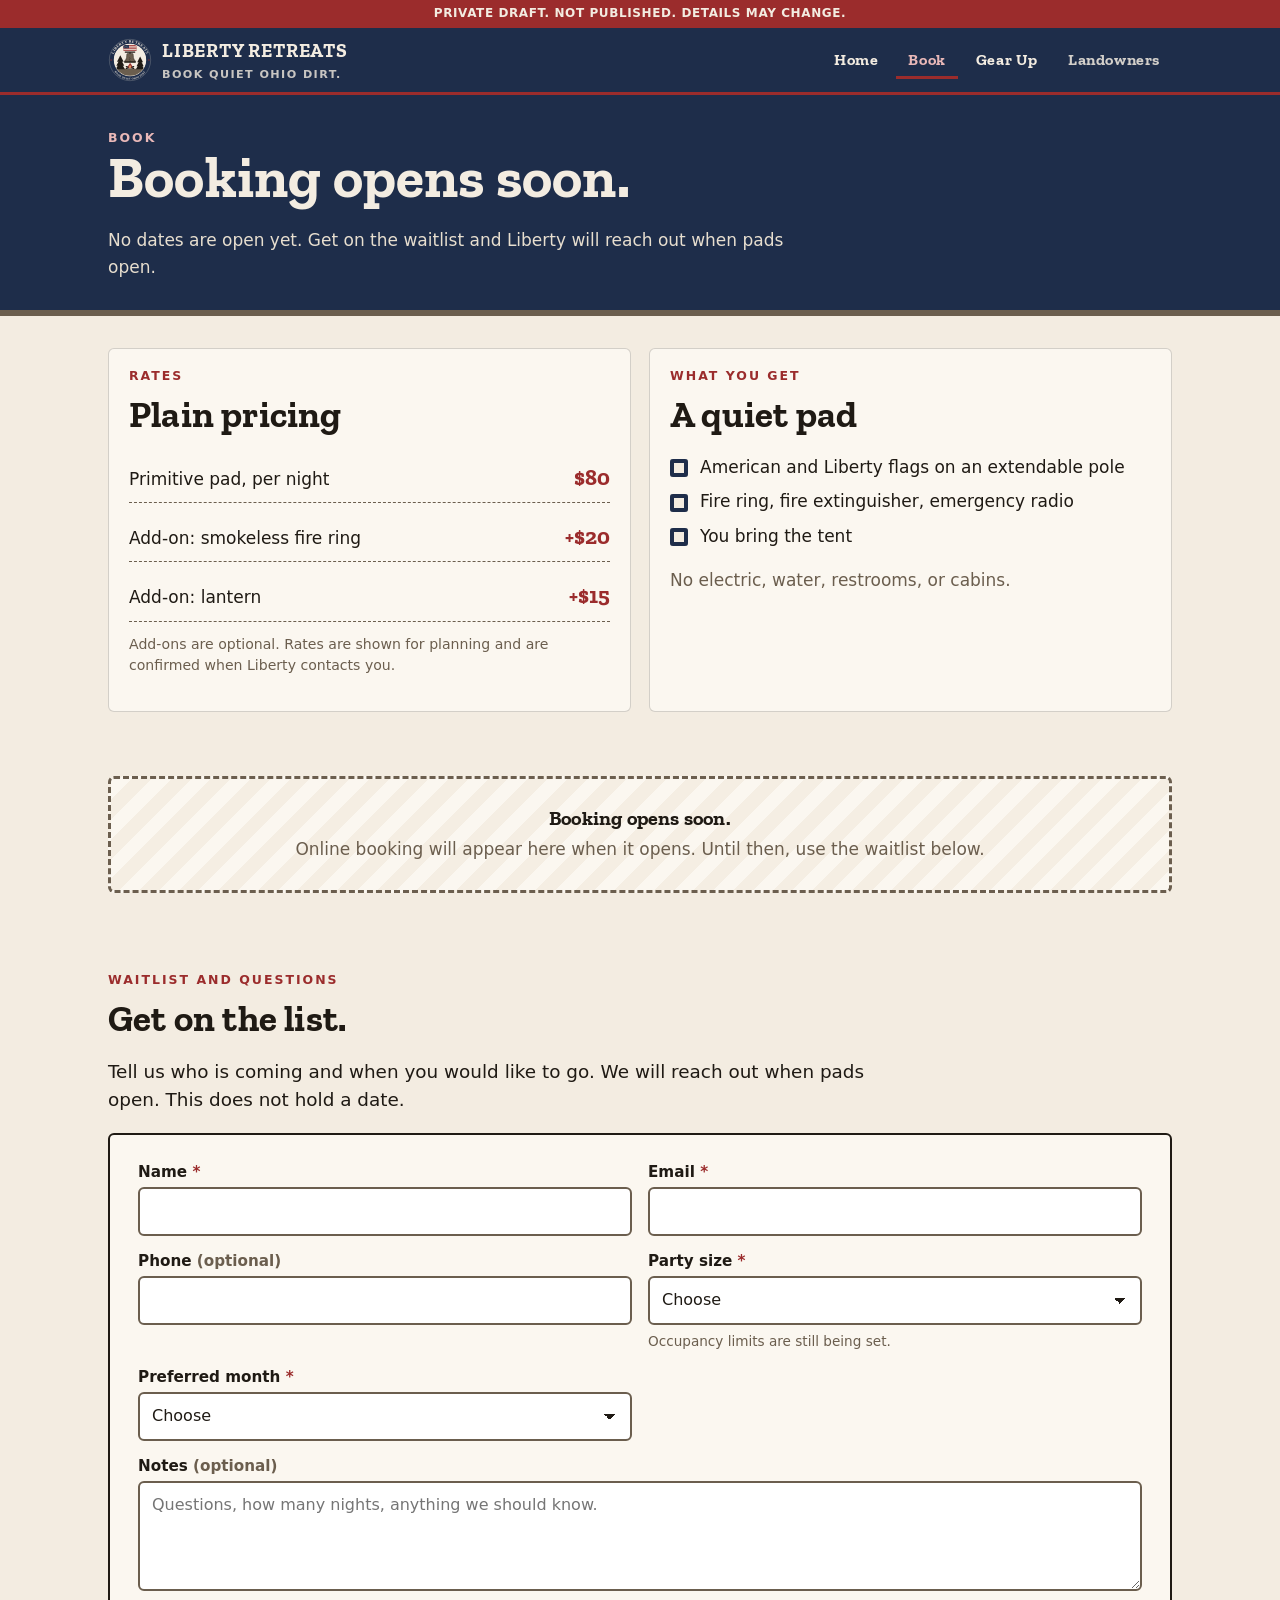
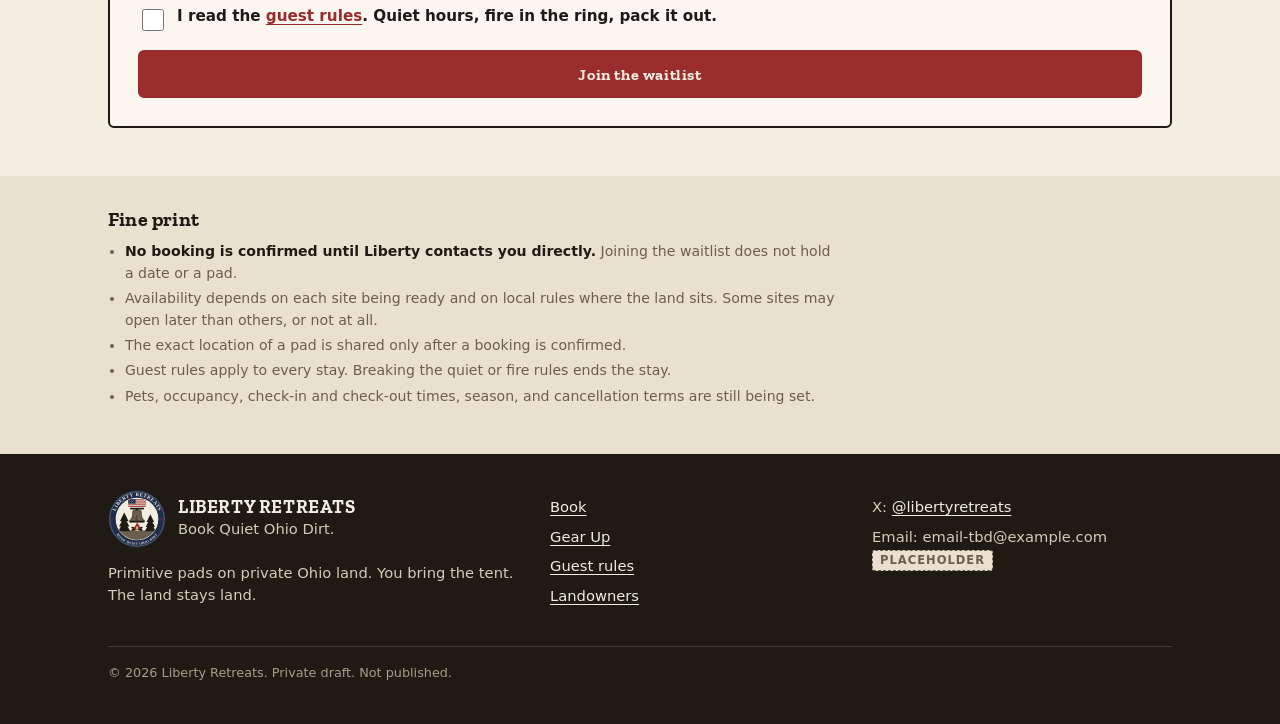
==== book.html @ 4fbf844f "Draft" ====
<!DOCTYPE html>
<html lang="en">
<head>
<meta charset="utf-8">
<meta name="viewport" content="width=device-width, initial-scale=1, viewport-fit=cover">
<title>Book | Liberty Retreats</title>
<meta name="description" content="Booking opens soon. Join the Liberty Retreats waitlist.">
<!-- PRIVATE DRAFT: keep out of search engines until Randall okays launch -->
<meta name="robots" content="noindex, nofollow">
<meta name="theme-color" content="#1E2D4A">
<meta name="format-detection" content="telephone=no">
<link rel="icon" type="image/svg+xml" href="assets/img/badge.svg">
<link rel="apple-touch-icon" href="assets/img/badge.svg">
<link rel="stylesheet" href="assets/css/site.css">
<script src="assets/js/config.js"></script>
</head>
<body data-page="book">
<a class="skip" href="#main">Skip to content</a>
<header class="site-head">
  <div class="wrap head-row">
    <a class="brand" href="index.html" aria-label="Liberty Retreats home">
      <img src="assets/img/badge.svg" alt="" width="44" height="44">
      <span><b>Liberty Retreats</b><small>Book Quiet Ohio Dirt.</small></span>
    </a>
    <button class="nav-toggle" type="button" aria-expanded="false" aria-controls="site-nav">Menu</button>
    <nav id="site-nav" aria-label="Main">
      <a href="index.html">Home</a><a href="book.html" aria-current="page">Book</a><a href="gear.html">Gear Up</a><a href="hosts.html" class="nav-land">Landowners</a>
    </nav>
  </div>
</header>

<main id="main">
<section class="page-head"><div class="wrap">
  <p class="eyebrow" style="color:#E9B8B8">Book</p>
  <h1>Booking opens soon.</h1>
  <p>No dates are open yet. Get on the waitlist and Liberty will reach out when pads open.</p>
</div></section>

<section class="section tight price-only" hidden>
  <div class="wrap grid two">
    <div class="card">
      <p class="eyebrow">Rates</p>
      <h2>Plain pricing</h2>
      <ul class="price-board">
        <li><span>Primitive pad, per night</span><b data-price="night"></b></li>
        <li><span>Add-on: smokeless fire ring</span><b>+<span data-price="fireRing"></span></b></li>
        <li><span>Add-on: lantern</span><b>+<span data-price="lantern"></span></b></li>
      </ul>
      <p class="fine" style="margin-top:12px">Add-ons are optional. Rates are shown for planning and are confirmed when Liberty contacts you.</p>
    </div>
    <div class="card">
      <p class="eyebrow">What you get</p>
      <h2>A quiet pad</h2>
      <ul class="checks">
        <li>American and Liberty flags on an extendable pole</li>
        <li>Fire ring, fire extinguisher, emergency radio</li>
        <li>You bring the tent</li>
      </ul>
      <p class="muted">No electric, water, restrooms, or cabins.</p>
    </div>
  </div>
</section>
<section class="section tight price-off" hidden><div class="wrap"><p class="muted">Rates will be posted when booking opens.</p></div></section>

<section class="section tight">
  <div class="wrap">
    <!-- ======================================================
         CALENDLY EMBED SLOT. Calendly is the locked booking tool.
         Set CALENDLY_URL in assets/js/config.js. While it is
         empty, this box shows "Booking opens soon".
         ====================================================== -->
    <div class="cal-slot" id="calendly-slot" aria-live="polite">
      <h3>Booking opens soon.</h3>
      <p class="muted" style="margin:0">Online booking will appear here when it opens. Until then, use the waitlist below.</p>
    </div>
  </div>
</section>

<section class="section" id="waitlist">
  <div class="wrap">
    <p class="eyebrow">Waitlist and questions</p>
    <h2>Get on the list.</h2>
    <p class="lede">Tell us who is coming and when you would like to go. We will reach out when pads open. This does not hold a date.</p>
    <form class="form" data-lr-form="waitlist" data-confirm="waitlist-done" action="#" method="post" style="margin-top:18px">
      <div class="field"><label for="w-name">Name <span class="req">*</span></label><input id="w-name" name="name" type="text" autocomplete="name" required maxlength="100"></div>
      <div class="field"><label for="w-email">Email <span class="req">*</span></label><input id="w-email" name="email" type="email" autocomplete="email" inputmode="email" required maxlength="150"></div>
      <div class="field"><label for="w-phone">Phone <span class="muted">(optional)</span></label><input id="w-phone" name="phone" type="tel" autocomplete="tel" inputmode="tel" pattern="[0-9 .+\(\)\-]{7,20}" data-pattern-msg="Use digits, spaces, or dashes." maxlength="20"></div>
      <div class="field"><label for="w-party">Party size <span class="req">*</span></label>
        <select id="w-party" name="party_size" required><option value="">Choose</option><option>1</option><option>2</option><option>3</option><option>4</option><option>5</option><option>6</option><option>7 or more</option></select>
        <p class="hint">Occupancy limits are still being set.</p></div>
      <div class="field"><label for="w-month">Preferred month <span class="req">*</span></label>
        <select id="w-month" name="preferred_month" required><option value="">Choose</option><option>January</option><option>February</option><option>March</option><option>April</option><option>May</option><option>June</option><option>July</option><option>August</option><option>September</option><option>October</option><option>November</option><option>December</option><option>Flexible</option></select></div>
      <div class="field full"><label for="w-notes">Notes <span class="muted">(optional)</span></label><textarea id="w-notes" name="notes" maxlength="1500" placeholder="Questions, how many nights, anything we should know."></textarea></div>
      <div class="field full"><label class="check-row"><input type="checkbox" name="rules_ok" required> <span>I read the <a href="index.html#rules">guest rules</a>. Quiet hours, fire in the ring, pack it out.</span></label></div>
      <div class="full"><button class="btn brick" type="submit" style="width:100%">Join the waitlist</button></div>
    </form>
    <div class="confirm" id="waitlist-done" hidden>
      <h3>You are on the list.</h3>
      <p data-confirm-msg>Thanks. Liberty will reach out when pads open. Nothing is booked yet.</p>
      <p class="tbd" style="color:#D7CBB8;border-color:#D7CBB8">Draft: no form handler yet, nothing was sent</p>
    </div>
  </div>
</section>

<section class="section tight alt">
  <div class="wrap">
    <h3>Fine print</h3>
    <ul class="fine">
      <li><strong>No booking is confirmed until Liberty contacts you directly.</strong> Joining the waitlist does not hold a date or a pad.</li>
      <li>Availability depends on each site being ready and on local rules where the land sits. Some sites may open later than others, or not at all.</li>
      <li>The exact location of a pad is shared only after a booking is confirmed.</li>
      <li>Guest rules apply to every stay. Breaking the quiet or fire rules ends the stay.</li>
      <li>Pets, occupancy, check-in and check-out times, season, and cancellation terms are still being set.</li>
    </ul>
  </div>
</section>
</main>
<footer class="site-foot">
  <div class="wrap">
    <div class="foot-grid">
      <div>
        <div class="foot-brand">
          <img src="assets/img/badge.svg" alt="" width="58" height="58">
          <div><b>LIBERTY RETREATS</b>Book Quiet Ohio Dirt.</div>
        </div>
        <p style="margin-top:14px">Primitive pads on private Ohio land. You bring the tent. The land stays land.</p>
      </div>
      <div>
        <ul>
          <li><a href="book.html">Book</a></li>
          <li><a href="gear.html">Gear Up</a></li>
          <li><a href="index.html#rules">Guest rules</a></li>
          <li><a href="hosts.html">Landowners</a></li>
        </ul>
      </div>
      <div>
        <ul>
          <li>X: <a data-x-link href="https://x.com/libertyretreats" target="_blank" rel="noopener">@libertyretreats</a></li>
          <li>Email: <span data-contact-email>Email coming soon</span> <span class="tbd">Placeholder</span></li>
        </ul>
      </div>
    </div>
    <p class="foot-legal">&copy; <span data-year>2026</span> Liberty Retreats. Private draft. Not published.</p>
  </div>
</footer>
<script src="assets/js/site.js"></script>
</body>
</html>
---- assets/css/site.css ----
/* Liberty Retreats. Shared styles. Mobile first. */
@font-face{font-family:"Zilla Slab LR";src:url("../fonts/zillaslab-semibold.woff") format("woff");font-weight:600;font-display:swap}
@font-face{font-family:"Zilla Slab LR";src:url("../fonts/zillaslab-bold.woff") format("woff");font-weight:700;font-display:swap}

:root{
  --parch:#F3ECE1;--bark:#1F1A14;--brick:#9B2C2C;--navy:#1E2D4A;--khaki:#6B5E4E;
  --parch-2:#EAE0D0;--line:rgba(31,26,20,.18);
  --slab:"Zilla Slab LR",Rockwell,"Roboto Slab",Georgia,serif;
  --sans:system-ui,-apple-system,BlinkMacSystemFont,"Segoe UI",Roboto,Helvetica,Arial,sans-serif;
  --wrap:1100px;--r:6px;
}
*,*::before,*::after{box-sizing:border-box}
html{-webkit-text-size-adjust:100%;text-size-adjust:100%;scroll-behavior:smooth}
body{margin:0;background:var(--parch);color:var(--bark);font:17px/1.55 var(--sans);-webkit-tap-highlight-color:rgba(155,44,44,.15)}
img,svg{max-width:100%;display:block}
a{color:var(--brick);text-underline-offset:3px}
a:hover{color:var(--navy)}
h1,h2,h3,h4{font-family:var(--slab);font-weight:700;line-height:1.12;margin:0 0 .5em;color:var(--bark);letter-spacing:.2px}
h1{font-size:clamp(2.1rem,8vw,3.6rem)}
h2{font-size:clamp(1.6rem,5.5vw,2.3rem)}
h3{font-size:1.25rem}
p{margin:0 0 1em}
ul{padding-left:1.2em;margin:0 0 1em}
li{margin:.25em 0}
:focus-visible{outline:3px solid var(--brick);outline-offset:2px}
.wrap{max-width:var(--wrap);margin:0 auto;padding:0 max(18px,env(safe-area-inset-left)) 0 max(18px,env(safe-area-inset-right))}
.skip{position:absolute;left:-9999px}
.skip:focus{left:12px;top:12px;background:var(--bark);color:var(--parch);padding:8px 12px;z-index:99}
.draft-strip{background:var(--brick);color:var(--parch);text-align:center;font:600 12px/1.3 var(--sans);letter-spacing:.6px;text-transform:uppercase;padding:6px 10px}

/* Header */
.site-head{background:var(--navy);color:var(--parch);position:sticky;top:0;z-index:20;border-bottom:3px solid var(--brick)}
.head-row{display:flex;align-items:center;justify-content:space-between;min-height:64px;gap:12px}
.brand{display:flex;align-items:center;gap:10px;color:var(--parch);text-decoration:none}
.brand img{width:44px;height:44px}
.brand b{font:700 1.2rem/1 var(--slab);letter-spacing:.8px;text-transform:uppercase}
.brand small{display:block;font:600 .7rem/1.2 var(--sans);letter-spacing:1.4px;text-transform:uppercase;opacity:.8;margin-top:3px}
.nav-toggle{appearance:none;background:transparent;border:2px solid rgba(243,236,225,.55);color:var(--parch);border-radius:var(--r);font:700 .85rem var(--sans);letter-spacing:1px;text-transform:uppercase;padding:9px 12px;min-height:44px;cursor:pointer}
#site-nav{display:none;position:absolute;left:0;right:0;top:100%;background:var(--navy);border-bottom:3px solid var(--brick);padding:6px 18px 14px}
#site-nav.open{display:block}
#site-nav a{display:block;color:var(--parch);text-decoration:none;font:700 1.05rem var(--slab);letter-spacing:.6px;padding:12px 2px;border-bottom:1px solid rgba(243,236,225,.14)}
#site-nav a[aria-current="page"]{color:#E9B8B8}
#site-nav a.nav-land{color:var(--parch);opacity:.85}
@media (min-width:860px){
  .nav-toggle{display:none}
  #site-nav{display:flex!important;position:static;padding:0;border:0;gap:6px;background:none}
  #site-nav a{border:0;padding:10px 12px;border-radius:var(--r);font-size:1rem}
  #site-nav a:hover{background:rgba(243,236,225,.1)}
  #site-nav a[aria-current="page"]{box-shadow:inset 0 -3px 0 var(--brick);border-radius:0}
}

/* Buttons */
.btn{display:inline-flex;align-items:center;justify-content:center;gap:8px;min-height:48px;padding:12px 20px;border-radius:var(--r);border:2px solid var(--bark);background:var(--bark);color:var(--parch);font:700 1rem/1.1 var(--slab);letter-spacing:.6px;text-decoration:none;cursor:pointer;text-align:center}
.btn:hover{background:var(--brick);border-color:var(--brick);color:var(--parch)}
.btn.brick{background:var(--brick);border-color:var(--brick)}
.btn.brick:hover{background:var(--navy);border-color:var(--navy)}
.btn.ghost{background:transparent;color:var(--bark)}
.btn.ghost:hover{background:var(--bark);color:var(--parch)}
.btn.light{background:var(--parch);color:var(--navy);border-color:var(--parch)}
.btn.light:hover{background:transparent;color:var(--parch)}
.btn[disabled],.btn.soon{background:var(--parch-2);color:var(--khaki);border:2px dashed var(--khaki);cursor:not-allowed}
.btn-row{display:flex;flex-wrap:wrap;gap:10px;margin-top:18px}
.btn-row .btn{flex:1 1 160px}
@media (min-width:700px){.btn-row .btn{flex:0 0 auto}}

/* Sections */
.section{padding:48px 0}
.section.tight{padding:32px 0}
.section.alt{background:var(--parch-2)}
.section.dark{background:var(--bark);color:var(--parch)}
.section.dark h2,.section.dark h3{color:var(--parch)}
.section.navy{background:var(--navy);color:var(--parch)}
.section.navy h2,.section.navy h3{color:var(--parch)}
.section.dark a,.section.navy a{color:#F0C9A0}
.eyebrow{font:700 .78rem/1.2 var(--sans);letter-spacing:2px;text-transform:uppercase;color:var(--brick);margin:0 0 10px}
.dark .eyebrow,.navy .eyebrow,.hero .eyebrow{color:#E9B8B8}
.lede{font-size:1.15rem;max-width:42em}
.muted{color:var(--khaki)}
.rule{height:0;border:0;border-top:2px solid var(--bark);width:64px;margin:18px 0}
.grid{display:grid;gap:18px}
@media (min-width:700px){.grid.two{grid-template-columns:1fr 1fr}.grid.three{grid-template-columns:repeat(3,1fr)}}
@media (min-width:1000px){.grid.four{grid-template-columns:repeat(4,1fr)}}
@media (min-width:600px) and (max-width:999px){.grid.four{grid-template-columns:repeat(2,1fr)}}
.card{background:#FBF7F0;border:1px solid var(--line);border-radius:var(--r);padding:20px}
.dark .card,.navy .card{background:rgba(243,236,225,.06);border-color:rgba(243,236,225,.2);color:var(--parch)}

/* Hero */
.hero{background:var(--navy);color:var(--parch);padding:40px 0 0;overflow:hidden;position:relative}
.hero h1{color:var(--parch)}
.hero .lede{color:#E7DECF}
.hero-grid{display:grid;gap:26px;align-items:end}
.hero-badge{width:min(190px,50vw);margin:0 auto -6px}
@media (min-width:860px){.hero{padding-top:64px}.hero-grid{grid-template-columns:1.25fr .75fr}.hero-badge{width:320px;margin-bottom:28px}}
.ridge{display:block;width:100%;height:56px;margin-top:28px}
.page-head{background:var(--navy);color:var(--parch);padding:36px 0 30px;border-bottom:6px solid var(--khaki)}
.page-head h1{color:var(--parch);margin-bottom:.3em}
.page-head p{color:#E7DECF;max-width:40em;margin:0}

/* Listing */
.listing{display:grid;gap:0;border:2px solid var(--bark);border-radius:var(--r);overflow:hidden;background:#FBF7F0}
.listing-art{background:var(--parch-2);border-bottom:2px solid var(--bark)}
.listing-body{padding:20px}
@media (min-width:860px){.listing{grid-template-columns:1fr 1fr}.listing-art{border-bottom:0;border-right:2px solid var(--bark)}.listing-body{padding:28px}}
.price-tag{display:inline-block;background:var(--brick);color:var(--parch);font:700 1rem/1 var(--slab);padding:8px 12px;border-radius:var(--r);margin:0 0 12px}
.checks{list-style:none;padding:0}
.checks li{padding-left:30px;position:relative;margin:.5em 0}
.checks li::before{content:"";position:absolute;left:0;top:.3em;width:18px;height:18px;border-radius:3px;background:var(--navy);box-shadow:inset 0 0 0 4px var(--navy),inset 0 0 0 9px var(--parch)}
.nots{list-style:none;padding:0}
.nots li{padding-left:30px;position:relative;margin:.5em 0}
.nots li::before{content:"";position:absolute;left:3px;top:.62em;width:14px;height:3px;background:var(--brick);transform:rotate(45deg)}
.nots li::after{content:"";position:absolute;left:3px;top:.62em;width:14px;height:3px;background:var(--brick);transform:rotate(-45deg)}
.dark .checks li::before,.navy .checks li::before{background:var(--parch);box-shadow:inset 0 0 0 4px var(--parch),inset 0 0 0 9px var(--bark)}
.tbd{display:inline-block;font:700 .72rem/1 var(--sans);letter-spacing:1px;text-transform:uppercase;background:var(--parch-2);border:1px dashed var(--khaki);color:var(--khaki);padding:4px 7px;border-radius:3px;vertical-align:middle}
.dark .tbd,.navy .tbd{background:transparent;color:#D7CBB8;border-color:#D7CBB8}

/* Rules */
.rules{counter-reset:r;list-style:none;padding:0;display:grid;gap:12px}
@media (min-width:700px){.rules{grid-template-columns:1fr 1fr}}
.rules li{counter-increment:r;position:relative;padding:14px 14px 14px 58px;background:rgba(243,236,225,.06);border:1px solid rgba(243,236,225,.2);border-radius:var(--r);margin:0}
.rules li::before{content:counter(r);position:absolute;left:14px;top:12px;width:32px;height:32px;border-radius:50%;background:var(--brick);color:var(--parch);font:700 1rem/32px var(--slab);text-align:center}
.rules strong{font-family:var(--slab);font-size:1.08rem}
.callout{border-left:6px solid var(--brick);background:#FBF7F0;padding:16px 18px;border-radius:0 var(--r) var(--r) 0;margin:20px 0}
.dark .callout{background:rgba(155,44,44,.18);color:var(--parch)}

/* Forms */
form{margin:0}
.form{display:grid;gap:16px;background:#FBF7F0;border:2px solid var(--bark);border-radius:var(--r);padding:20px}
@media (min-width:700px){.form{grid-template-columns:1fr 1fr;padding:28px}.form .full{grid-column:1/-1}}
.field{display:flex;flex-direction:column;gap:6px}
.field label,.field legend{font:700 .95rem/1.2 var(--sans)}
.field .hint{font-size:.85rem;color:var(--khaki);margin:0}
.req{color:var(--brick)}
input[type=text],input[type=email],input[type=tel],input[type=number],input[type=password],select,textarea{font:16px/1.3 var(--sans);color:var(--bark);background:#fff;border:2px solid var(--khaki);border-radius:var(--r);padding:12px;min-height:48px;width:100%;-webkit-appearance:none;appearance:none}
select{background-image:linear-gradient(45deg,transparent 50%,var(--bark) 50%),linear-gradient(135deg,var(--bark) 50%,transparent 50%);background-position:calc(100% - 20px) 50%,calc(100% - 14px) 50%;background-size:6px 6px;background-repeat:no-repeat;padding-right:36px}
textarea{min-height:110px;resize:vertical}
input:focus,select:focus,textarea:focus{border-color:var(--navy);outline:3px solid rgba(30,45,74,.25);outline-offset:0}
[aria-invalid="true"]{border-color:var(--brick)!important;background:#FFF6F5}
input[type=file]{font:15px var(--sans);padding:10px;border:2px dashed var(--khaki);border-radius:var(--r);background:#fff;width:100%}
fieldset{border:0;padding:0;margin:0}
.radios{display:flex;gap:10px;flex-wrap:wrap}
.radios label{display:flex;align-items:center;gap:8px;border:2px solid var(--khaki);border-radius:var(--r);padding:10px 14px;min-height:46px;font-weight:600;background:#fff;cursor:pointer}
.radios input{width:20px;height:20px;accent-color:var(--brick);margin:0}
.check-row{display:flex;gap:10px;align-items:flex-start;font-size:.95rem}
.check-row input{width:22px;height:22px;margin-top:2px;accent-color:var(--brick);flex:0 0 auto}
.field-error{color:var(--brick);font:700 .85rem/1.3 var(--sans);margin:0}
.field-error:empty{display:none}
.confirm{border:2px solid var(--navy);background:var(--navy);color:var(--parch);border-radius:var(--r);padding:24px}
.confirm h3{color:var(--parch)}
.fine{font-size:.88rem;color:var(--khaki);max-width:52em}
.fine strong{color:var(--bark)}

/* Calendly slot */
.cal-slot{border:3px dashed var(--khaki);border-radius:var(--r);padding:28px 20px;text-align:center;background:repeating-linear-gradient(-45deg,#FBF7F0 0 14px,#F5EEE3 14px 28px)}
.cal-slot h3{margin-bottom:.3em}
.cal-slot code{font-size:.8rem;background:var(--parch-2);padding:2px 6px;border-radius:3px}
.cal-slot.live{padding:0;border-style:solid}
.calendly-frame{width:100%;height:720px;border:0;display:block}
.price-board{display:grid;gap:10px;margin:0;padding:0;list-style:none}
.price-board li{display:flex;justify-content:space-between;align-items:baseline;gap:12px;border-bottom:1px dashed var(--khaki);padding:10px 0;margin:0}
.price-board b{font:700 1.4rem var(--slab);color:var(--brick)}

/* Products */
.products{display:grid;gap:18px;grid-template-columns:1fr}
@media (min-width:560px){.products{grid-template-columns:1fr 1fr}}
@media (min-width:1000px){.products{grid-template-columns:repeat(3,1fr)}}
.product{display:flex;flex-direction:column;background:#FBF7F0;border:2px solid var(--bark);border-radius:var(--r);overflow:hidden}
.product .art{background:var(--parch-2);border-bottom:2px solid var(--bark);aspect-ratio:4/3;display:flex;align-items:center;justify-content:center}
.product .art svg{width:100%;height:100%}
.product .body{padding:16px 18px 18px;display:flex;flex-direction:column;flex:1}
.product h3{margin-bottom:.25em}
.product p{font-size:.95rem;margin-bottom:.8em}
.product .btn{margin-top:auto;width:100%}
.tag{display:inline-block;font:700 .7rem/1 var(--sans);letter-spacing:1.2px;text-transform:uppercase;color:var(--navy);border:1.5px solid var(--navy);padding:4px 7px;border-radius:3px;margin-bottom:10px;align-self:flex-start}
.tag.brick{color:var(--brick);border-color:var(--brick)}

/* Gate */
.gate{max-width:480px;margin:0 auto}
.gate .form{grid-template-columns:1fr}
.gate-note{font-size:.85rem;color:var(--khaki)}
.host-bar{background:var(--khaki);color:var(--parch);font:600 .85rem var(--sans);padding:8px 0}
.host-bar .wrap{display:flex;justify-content:space-between;align-items:center;gap:10px;flex-wrap:wrap}
.host-bar button{background:transparent;color:var(--parch);border:1.5px solid var(--parch);border-radius:4px;font:700 .8rem var(--sans);padding:6px 10px;min-height:36px;cursor:pointer}
.steps{list-style:none;padding:0;counter-reset:s;display:grid;gap:12px}
@media (min-width:860px){.steps{grid-template-columns:repeat(4,1fr)}}
.steps li{counter-increment:s;background:#FBF7F0;border:1px solid var(--line);border-top:5px solid var(--navy);border-radius:var(--r);padding:16px;margin:0}
.steps li::before{content:"Step " counter(s);display:block;font:700 .75rem var(--sans);letter-spacing:1.5px;text-transform:uppercase;color:var(--brick);margin-bottom:6px}
.dl{display:flex;gap:14px;align-items:center;background:#FBF7F0;border:2px solid var(--bark);border-radius:var(--r);padding:16px;text-decoration:none;color:var(--bark)}
.dl:hover{background:var(--bark);color:var(--parch)}
.dl svg{width:40px;height:48px;flex:0 0 auto}
.dl b{font:700 1.05rem var(--slab);display:block}
.dl span{font-size:.85rem}
.warn{border:2px solid var(--brick);background:#FFF6F5;border-radius:var(--r);padding:16px 18px}
.warn h3{color:var(--brick)}

/* Game */
.game-box{position:relative;width:100%;border:2px solid var(--parch);border-radius:var(--r);overflow:hidden;height:min(68vh,520px);min-height:320px;background:var(--bark);display:flex;align-items:center;justify-content:center;text-align:center;padding:20px}
@media (min-width:860px){.game-box{height:auto;aspect-ratio:16/10;max-height:600px}}
.game-frame{position:absolute;inset:0;width:100%;height:100%;border:0}

/* Footer */
.site-foot{background:var(--bark);color:#D7CBB8;padding:36px 0 calc(28px + env(safe-area-inset-bottom));font-size:.92rem}
.site-foot a{color:var(--parch)}
.foot-grid{display:grid;gap:22px}
@media (min-width:760px){.foot-grid{grid-template-columns:1.4fr 1fr 1fr}}
.foot-brand{display:flex;gap:12px;align-items:center}
.foot-brand img{width:58px;height:58px}
.foot-brand b{font:700 1.15rem var(--slab);color:var(--parch);display:block;letter-spacing:.6px}
.site-foot ul{list-style:none;padding:0;margin:0}
.site-foot li{margin:.45em 0}
.foot-legal{border-top:1px solid rgba(243,236,225,.15);margin-top:24px;padding-top:16px;font-size:.8rem;color:#A99C88}
[hidden]{display:none!important}
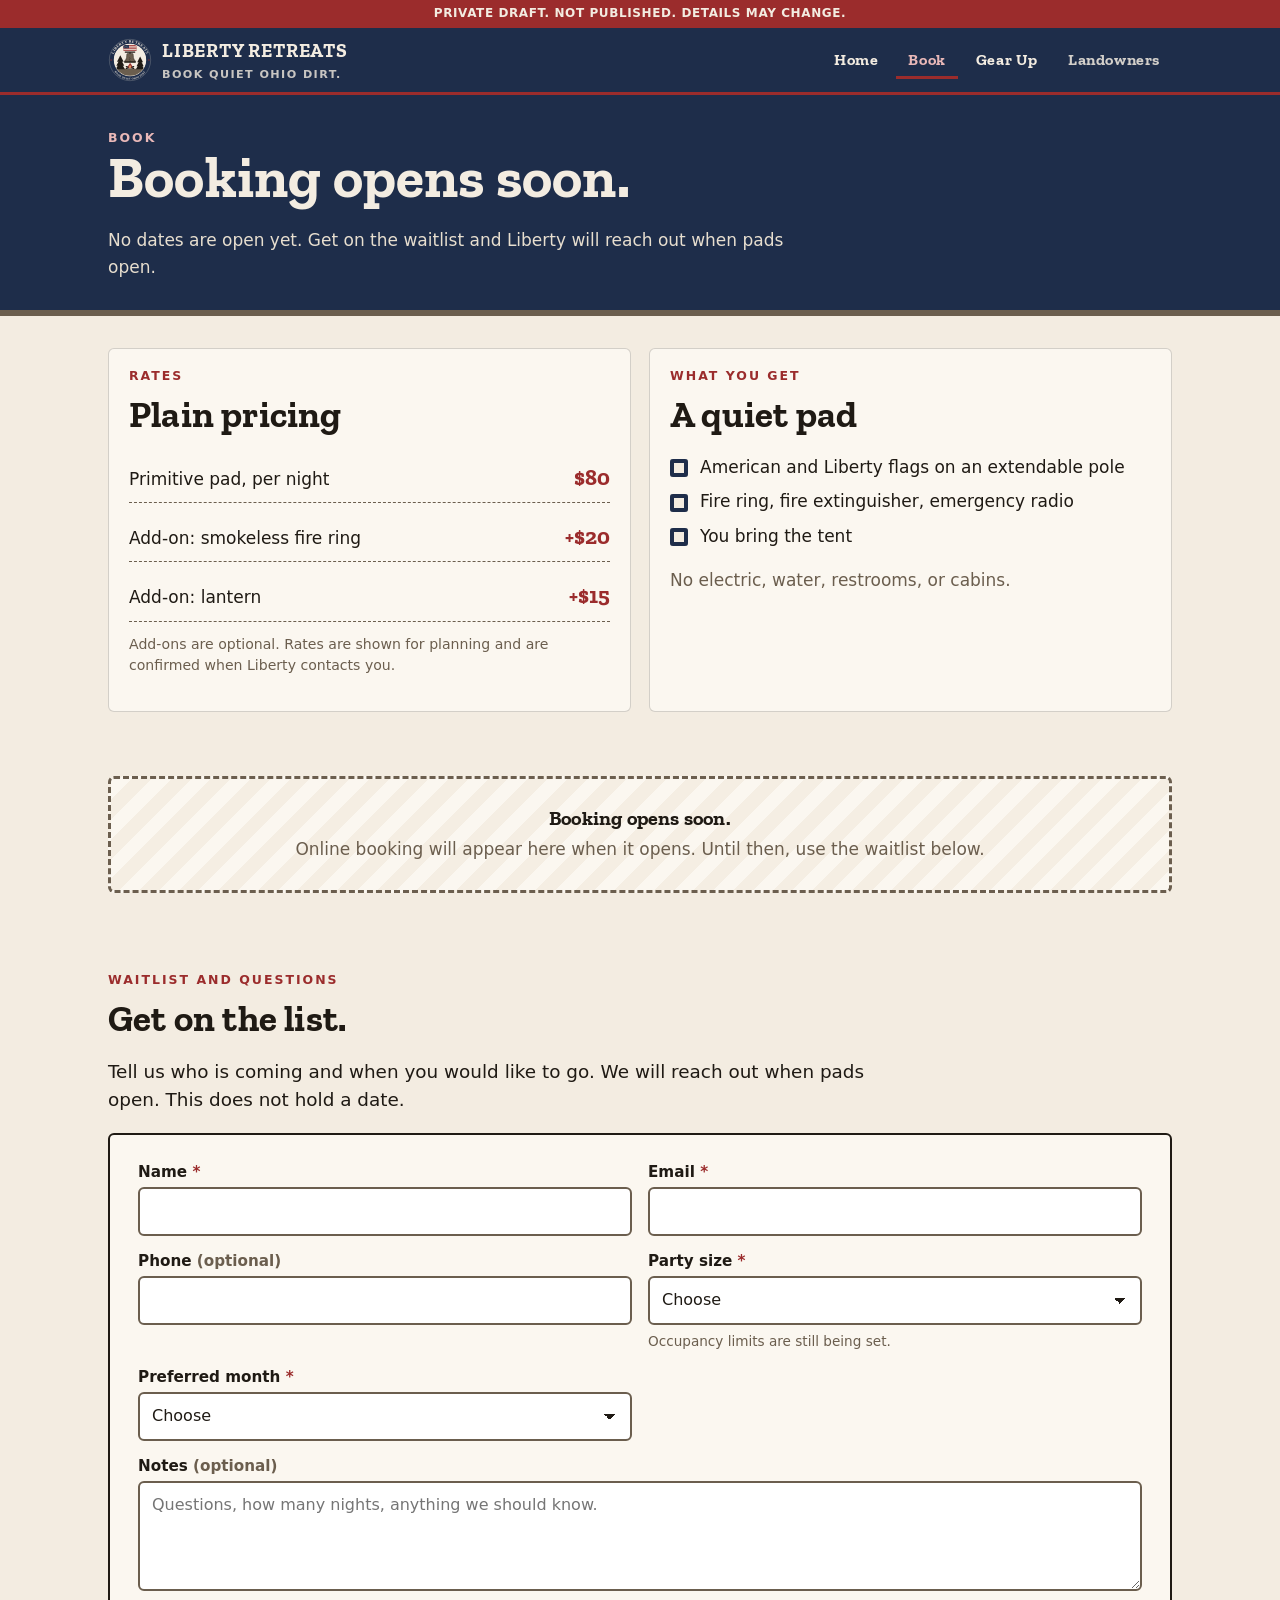
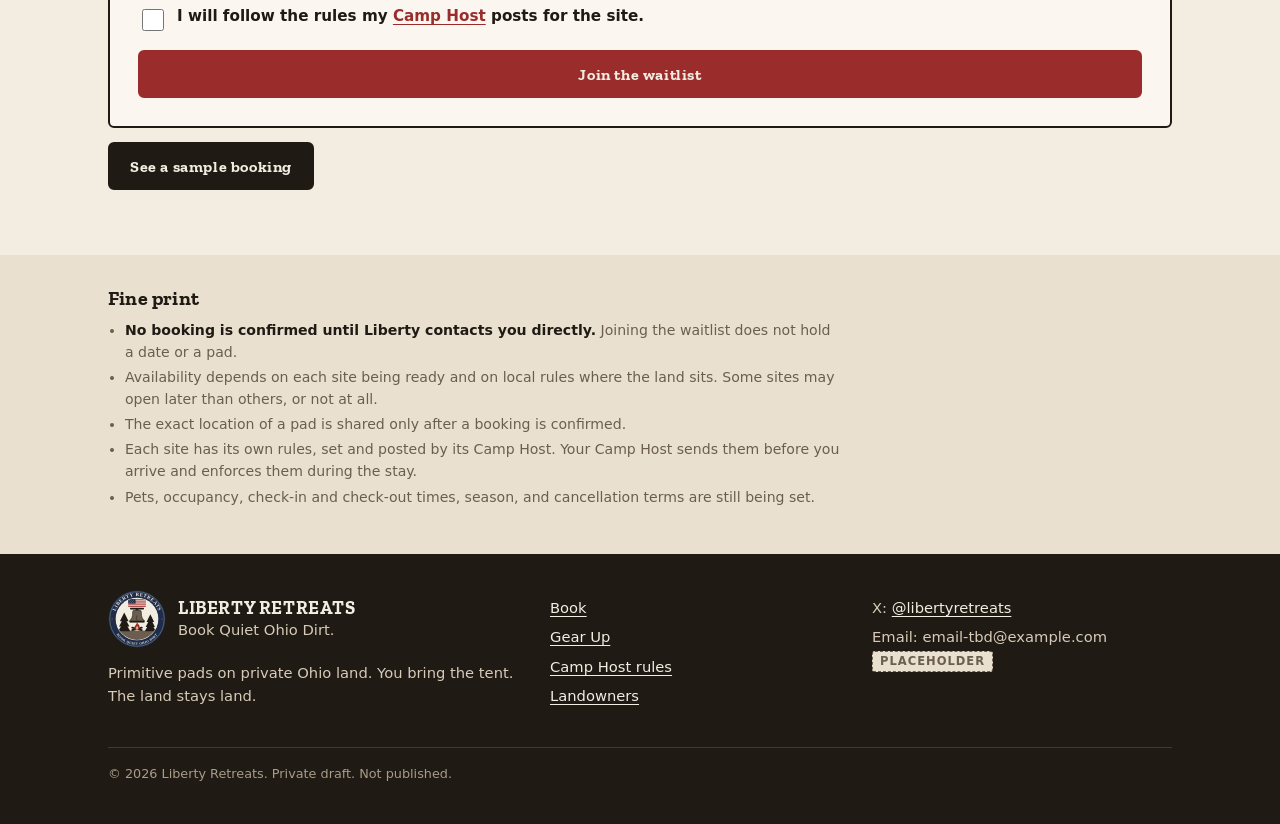
==== commit 464d7c8a: "Camp Host rules copy, demo password, sample booking" ====
--- a/book.html
+++ b/book.html
@@ -91,13 +91,15 @@
       <div class="field"><label for="w-month">Preferred month <span class="req">*</span></label>
         <select id="w-month" name="preferred_month" required><option value="">Choose</option><option>January</option><option>February</option><option>March</option><option>April</option><option>May</option><option>June</option><option>July</option><option>August</option><option>September</option><option>October</option><option>November</option><option>December</option><option>Flexible</option></select></div>
       <div class="field full"><label for="w-notes">Notes <span class="muted">(optional)</span></label><textarea id="w-notes" name="notes" maxlength="1500" placeholder="Questions, how many nights, anything we should know."></textarea></div>
-      <div class="field full"><label class="check-row"><input type="checkbox" name="rules_ok" required> <span>I read the <a href="index.html#rules">guest rules</a>. Quiet hours, fire in the ring, pack it out.</span></label></div>
+      <div class="field full"><label class="check-row"><input type="checkbox" name="rules_ok" required> <span>I will follow the rules my <a href="index.html#rules">Camp Host</a> posts for the site.</span></label></div>
       <div class="full"><button class="btn brick" type="submit" style="width:100%">Join the waitlist</button></div>
     </form>
+    <p style="margin-top:14px"><a class="btn" href="booking-sample.html">See a sample booking</a></p>
     <div class="confirm" id="waitlist-done" hidden>
       <h3>You are on the list.</h3>
       <p data-confirm-msg>Thanks. Liberty will reach out when pads open. Nothing is booked yet.</p>
       <p class="tbd" style="color:#D7CBB8;border-color:#D7CBB8">Draft: no form handler yet, nothing was sent</p>
+      <p><a class="btn brick" href="booking-sample.html">See what a confirmed booking looks like</a></p>
     </div>
   </div>
 </section>
@@ -109,7 +111,7 @@
       <li><strong>No booking is confirmed until Liberty contacts you directly.</strong> Joining the waitlist does not hold a date or a pad.</li>
       <li>Availability depends on each site being ready and on local rules where the land sits. Some sites may open later than others, or not at all.</li>
       <li>The exact location of a pad is shared only after a booking is confirmed.</li>
-      <li>Guest rules apply to every stay. Breaking the quiet or fire rules ends the stay.</li>
+      <li>Each site has its own rules, set and posted by its Camp Host. Your Camp Host sends them before you arrive and enforces them during the stay.</li>
       <li>Pets, occupancy, check-in and check-out times, season, and cancellation terms are still being set.</li>
     </ul>
   </div>
@@ -129,7 +131,7 @@
         <ul>
           <li><a href="book.html">Book</a></li>
           <li><a href="gear.html">Gear Up</a></li>
-          <li><a href="index.html#rules">Guest rules</a></li>
+          <li><a href="index.html#rules">Camp Host rules</a></li>
           <li><a href="hosts.html">Landowners</a></li>
         </ul>
       </div>
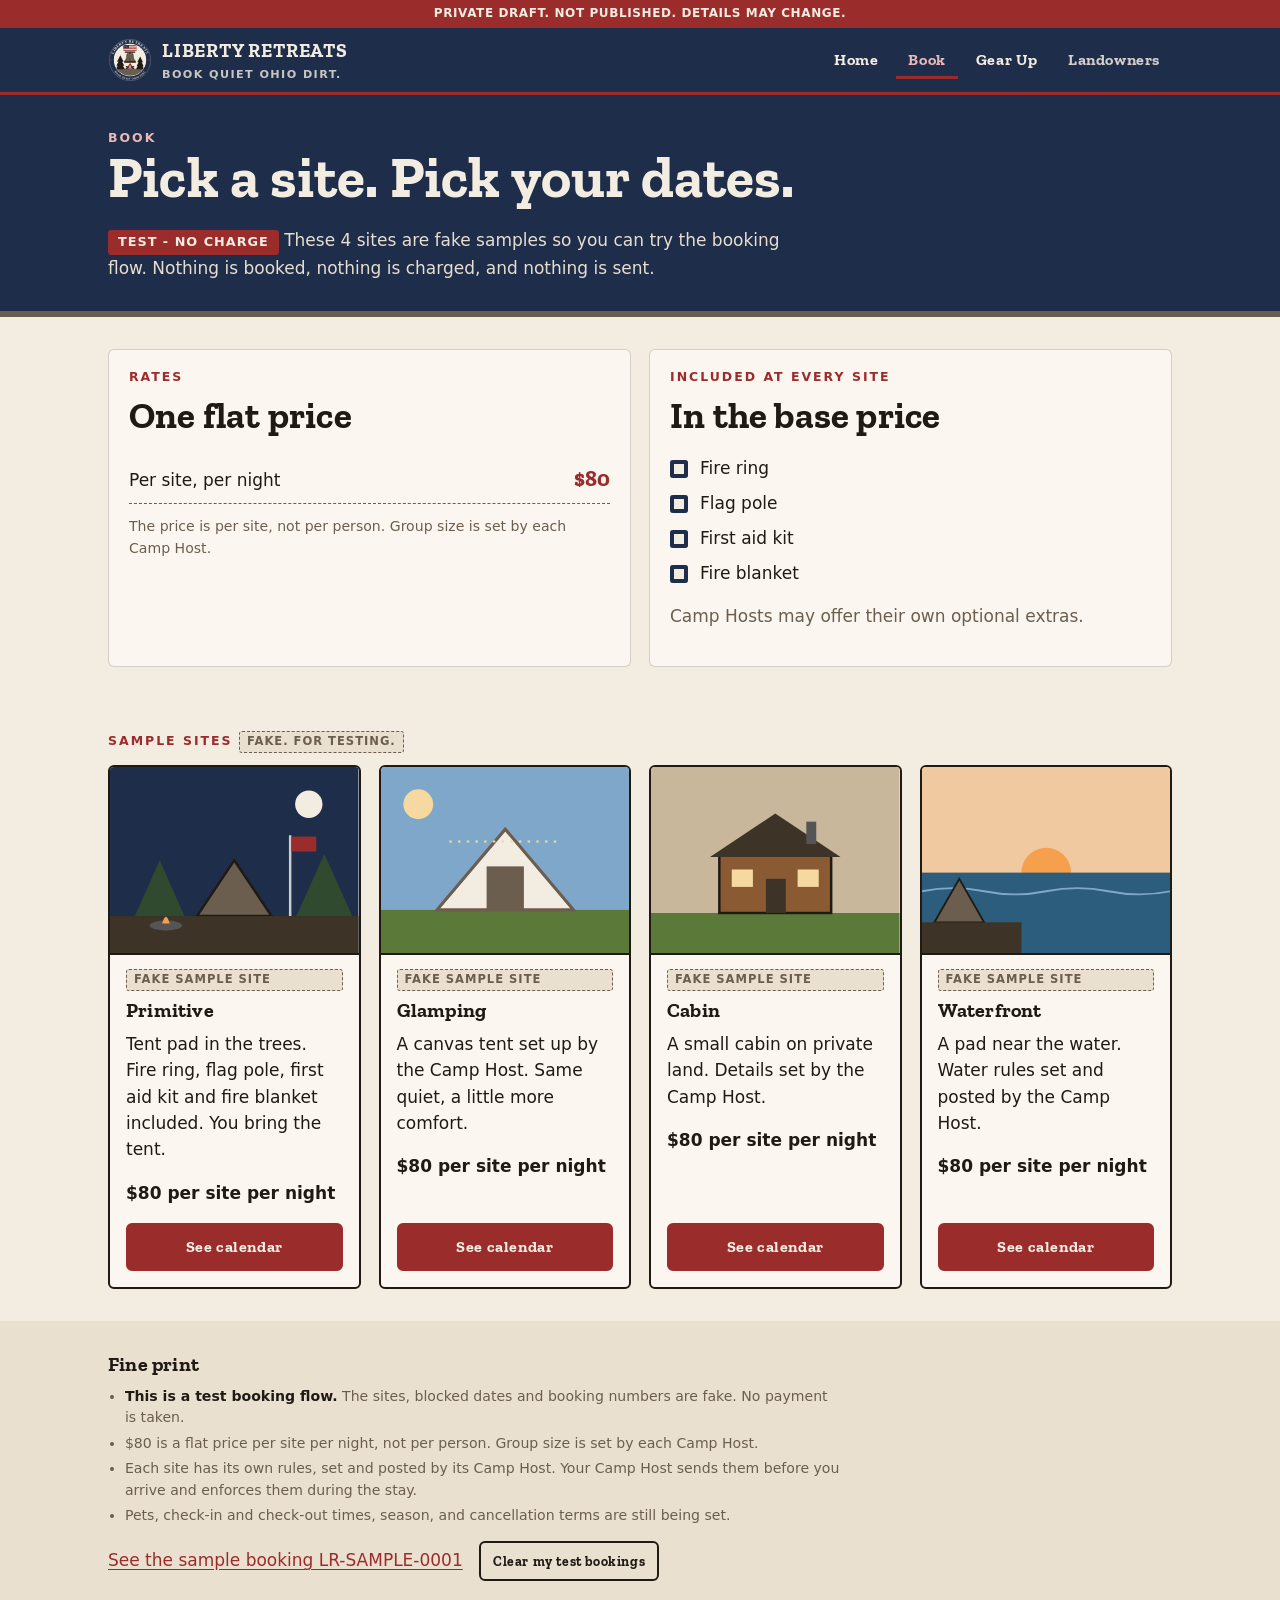
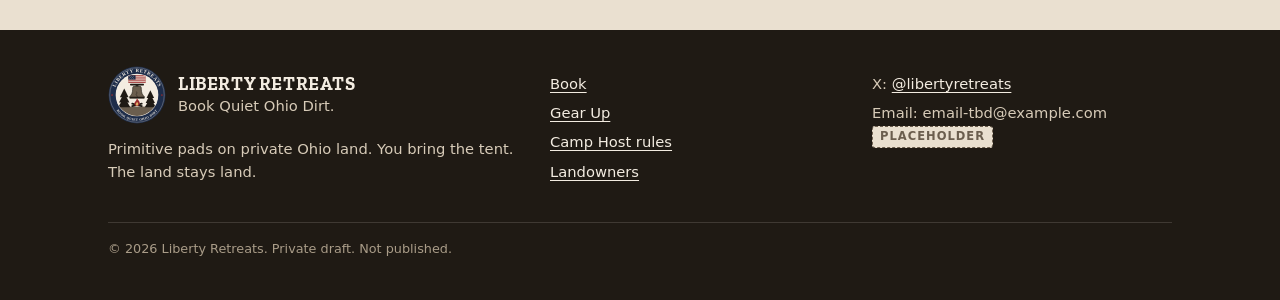
==== commit 1fc89a7c: "Per-site pricing, 4 sample sites with test booking, Amazon affiliate Gear Up, Camp Host store" ====
--- a/book.html
+++ b/book.html
@@ -4,7 +4,7 @@
 <meta charset="utf-8">
 <meta name="viewport" content="width=device-width, initial-scale=1, viewport-fit=cover">
 <title>Book | Liberty Retreats</title>
-<meta name="description" content="Booking opens soon. Join the Liberty Retreats waitlist.">
+<meta name="description" content="Sample booking for Liberty Retreats. Test only.">
 <!-- PRIVATE DRAFT: keep out of search engines until Randall okays launch -->
 <meta name="robots" content="noindex, nofollow">
 <meta name="theme-color" content="#1E2D4A">
@@ -32,31 +32,30 @@
 <main id="main">
 <section class="page-head"><div class="wrap">
   <p class="eyebrow" style="color:#E9B8B8">Book</p>
-  <h1>Booking opens soon.</h1>
-  <p>No dates are open yet. Get on the waitlist and Liberty will reach out when pads open.</p>
+  <h1>Pick a site. Pick your dates.</h1>
+  <p><span class="test-flag">TEST - no charge</span> These 4 sites are fake samples so you can try the booking flow. Nothing is booked, nothing is charged, and nothing is sent.</p>
 </div></section>
 
 <section class="section tight price-only" hidden>
   <div class="wrap grid two">
     <div class="card">
       <p class="eyebrow">Rates</p>
-      <h2>Plain pricing</h2>
+      <h2>One flat price</h2>
       <ul class="price-board">
-        <li><span>Primitive pad, per night</span><b data-price="night"></b></li>
-        <li><span>Add-on: smokeless fire ring</span><b>+<span data-price="fireRing"></span></b></li>
-        <li><span>Add-on: lantern</span><b>+<span data-price="lantern"></span></b></li>
+        <li><span>Per site, per night</span><b data-price="night"></b></li>
       </ul>
-      <p class="fine" style="margin-top:12px">Add-ons are optional. Rates are shown for planning and are confirmed when Liberty contacts you.</p>
+      <p class="fine" style="margin-top:12px">The price is per site, not per person. Group size is set by each Camp Host.</p>
     </div>
     <div class="card">
-      <p class="eyebrow">What you get</p>
-      <h2>A quiet pad</h2>
+      <p class="eyebrow">Included at every site</p>
+      <h2>In the base price</h2>
       <ul class="checks">
-        <li>American and Liberty flags on an extendable pole</li>
-        <li>Fire ring, fire extinguisher, emergency radio</li>
-        <li>You bring the tent</li>
+        <li>Fire ring</li>
+        <li>Flag pole</li>
+        <li>First aid kit</li>
+        <li>Fire blanket</li>
       </ul>
-      <p class="muted">No electric, water, restrooms, or cabins.</p>
+      <p class="muted">Camp Hosts may offer their own optional extras.</p>
     </div>
   </div>
 </section>
@@ -64,42 +63,60 @@
 
 <section class="section tight">
   <div class="wrap">
-    <!-- ======================================================
-         CALENDLY EMBED SLOT. Calendly is the locked booking tool.
-         Set CALENDLY_URL in assets/js/config.js. While it is
-         empty, this box shows "Booking opens soon".
-         ====================================================== -->
-    <div class="cal-slot" id="calendly-slot" aria-live="polite">
-      <h3>Booking opens soon.</h3>
-      <p class="muted" style="margin:0">Online booking will appear here when it opens. Until then, use the waitlist below.</p>
+    <p class="eyebrow">Sample sites <span class="tbd">Fake. For testing.</span></p>
+    <div class="sites" id="site-grid" style="margin-top:12px"></div>
+  </div>
+</section>
+
+<section class="section tight" id="cal-section" hidden>
+  <div class="wrap">
+    <div class="cal-wrap">
+      <p class="eyebrow"><span class="test-flag">TEST - no charge</span></p>
+      <h2 id="cal-title">Calendar</h2>
+      <div class="cal-head"><button type="button" id="cal-prev" aria-label="Previous month">&lsaquo;</button><h3 id="cal-month"></h3><button type="button" id="cal-next" aria-label="Next month">&rsaquo;</button></div>
+      <div class="cal-grid" id="cal-grid"></div>
+      <div class="cal-legend"><span><i style="background:#fff"></i>Open</span><span><i style="background:#d3c4ad"></i>Booked (fake)</span><span><i style="background:#9B2C2C"></i>Your dates</span></div>
+      <div class="summary"><span id="cal-sum" aria-live="polite"></span><button class="btn brick" type="button" id="cal-go" disabled>Continue to test checkout</button></div>
     </div>
   </div>
 </section>
 
-<section class="section" id="waitlist">
+<section class="section tight" id="checkout-section" hidden>
   <div class="wrap">
-    <p class="eyebrow">Waitlist and questions</p>
-    <h2>Get on the list.</h2>
-    <p class="lede">Tell us who is coming and when you would like to go. We will reach out when pads open. This does not hold a date.</p>
-    <form class="form" data-lr-form="waitlist" data-confirm="waitlist-done" action="#" method="post" style="margin-top:18px">
-      <div class="field"><label for="w-name">Name <span class="req">*</span></label><input id="w-name" name="name" type="text" autocomplete="name" required maxlength="100"></div>
-      <div class="field"><label for="w-email">Email <span class="req">*</span></label><input id="w-email" name="email" type="email" autocomplete="email" inputmode="email" required maxlength="150"></div>
-      <div class="field"><label for="w-phone">Phone <span class="muted">(optional)</span></label><input id="w-phone" name="phone" type="tel" autocomplete="tel" inputmode="tel" pattern="[0-9 .+\(\)\-]{7,20}" data-pattern-msg="Use digits, spaces, or dashes." maxlength="20"></div>
-      <div class="field"><label for="w-party">Party size <span class="req">*</span></label>
-        <select id="w-party" name="party_size" required><option value="">Choose</option><option>1</option><option>2</option><option>3</option><option>4</option><option>5</option><option>6</option><option>7 or more</option></select>
-        <p class="hint">Occupancy limits are still being set.</p></div>
-      <div class="field"><label for="w-month">Preferred month <span class="req">*</span></label>
-        <select id="w-month" name="preferred_month" required><option value="">Choose</option><option>January</option><option>February</option><option>March</option><option>April</option><option>May</option><option>June</option><option>July</option><option>August</option><option>September</option><option>October</option><option>November</option><option>December</option><option>Flexible</option></select></div>
-      <div class="field full"><label for="w-notes">Notes <span class="muted">(optional)</span></label><textarea id="w-notes" name="notes" maxlength="1500" placeholder="Questions, how many nights, anything we should know."></textarea></div>
-      <div class="field full"><label class="check-row"><input type="checkbox" name="rules_ok" required> <span>I will follow the rules my <a href="index.html#rules">Camp Host</a> posts for the site.</span></label></div>
-      <div class="full"><button class="btn brick" type="submit" style="width:100%">Join the waitlist</button></div>
+    <p class="eyebrow"><span class="test-flag">TEST - no charge</span></p>
+    <h2>Test checkout</h2>
+    <div class="card" style="margin:12px 0">
+      <ul class="price-board">
+        <li><span>Site</span><b id="ck-site"></b></li>
+        <li><span>Dates</span><b id="ck-dates"></b></li>
+        <li><span>Nights</span><b id="ck-nights"></b></li>
+        <li><span>Included</span><b>Fire ring, flag pole, first aid kit, fire blanket</b></li>
+        <li><span><strong>Total</strong> (flat per site, not per person)</span><b id="ck-total"></b></li>
+      </ul>
+    </div>
+    <form class="form" id="ck-form" action="#" novalidate>
+      <div class="field"><label for="ck-name">Name <span class="req">*</span></label><input id="ck-name" name="name" type="text" autocomplete="name" required maxlength="100"></div>
+      <div class="field"><label for="ck-email">Email <span class="req">*</span></label><input id="ck-email" name="email" type="email" autocomplete="email" inputmode="email" required maxlength="150"></div>
+      <div class="field"><label for="ck-phone">Phone <span class="req">*</span></label><input id="ck-phone" name="phone" type="tel" autocomplete="tel" inputmode="tel" required pattern="[0-9 .+\(\)\-]{7,20}" maxlength="20"></div>
+      <div class="field"><label for="ck-party">Party size <span class="req">*</span></label>
+        <select id="ck-party" name="party" required><option value="">Choose</option><option>1</option><option>2</option><option>3</option><option>4</option><option>5</option><option>6</option><option>7 or more</option></select>
+        <p class="hint">Group size limit is set by each Camp Host.</p></div>
+      <div class="field full"><label class="check-row"><input type="checkbox" name="rules_ok" required> <span>I will follow the rules my Camp Host posts for the site.</span></label></div>
+      <p class="full fine"><strong>TEST - no charge.</strong> There is no payment step. No card is asked for and nothing is sent.</p>
+      <div class="full btn-row" style="margin-top:0"><button class="btn ghost" type="button" id="ck-back">Back to calendar</button><button class="btn brick" type="submit" id="ck-submit">Place test booking</button></div>
     </form>
-    <p style="margin-top:14px"><a class="btn" href="booking-sample.html">See a sample booking</a></p>
-    <div class="confirm" id="waitlist-done" hidden>
-      <h3>You are on the list.</h3>
-      <p data-confirm-msg>Thanks. Liberty will reach out when pads open. Nothing is booked yet.</p>
-      <p class="tbd" style="color:#D7CBB8;border-color:#D7CBB8">Draft: no form handler yet, nothing was sent</p>
-      <p><a class="btn brick" href="booking-sample.html">See what a confirmed booking looks like</a></p>
+  </div>
+</section>
+
+<section class="section tight" id="confirm-section" hidden>
+  <div class="wrap">
+    <div class="confirm" style="display:block">
+      <p class="eyebrow" style="color:#E9B8B8">TEST BOOKING. NOT REAL. NO CHARGE.</p>
+      <h2>You're booked. (Test)</h2>
+      <h3 id="cf-num"></h3>
+      <ul class="price-board" id="cf-list"></ul>
+      <p style="margin-top:12px">This was saved only in this browser so the dates now show as booked on that calendar. Your Camp Host would send rules and directions before arrival.</p>
+      <p><button class="btn light" type="button" id="cf-again">Try another site</button></p>
     </div>
   </div>
 </section>
@@ -108,12 +125,12 @@
   <div class="wrap">
     <h3>Fine print</h3>
     <ul class="fine">
-      <li><strong>No booking is confirmed until Liberty contacts you directly.</strong> Joining the waitlist does not hold a date or a pad.</li>
-      <li>Availability depends on each site being ready and on local rules where the land sits. Some sites may open later than others, or not at all.</li>
-      <li>The exact location of a pad is shared only after a booking is confirmed.</li>
+      <li><strong>This is a test booking flow.</strong> The sites, blocked dates and booking numbers are fake. No payment is taken.</li>
+      <li>$80 is a flat price per site per night, not per person. Group size is set by each Camp Host.</li>
       <li>Each site has its own rules, set and posted by its Camp Host. Your Camp Host sends them before you arrive and enforces them during the stay.</li>
-      <li>Pets, occupancy, check-in and check-out times, season, and cancellation terms are still being set.</li>
+      <li>Pets, check-in and check-out times, season, and cancellation terms are still being set.</li>
     </ul>
+    <p style="margin-top:12px"><a href="booking-sample.html">See the sample booking LR-SAMPLE-0001</a> &nbsp; <button class="btn ghost" type="button" id="reset-tests" style="min-height:40px;padding:6px 12px;font-size:.85rem">Clear my test bookings</button></p>
   </div>
 </section>
 </main>
@@ -146,5 +163,6 @@
   </div>
 </footer>
 <script src="assets/js/site.js"></script>
+<script src="assets/js/booking.js"></script>
 </body>
 </html>
--- a/assets/css/site.css
+++ b/assets/css/site.css
@@ -209,3 +209,38 @@
 .site-foot li{margin:.45em 0}
 .foot-legal{border-top:1px solid rgba(243,236,225,.15);margin-top:24px;padding-top:16px;font-size:.8rem;color:#A99C88}
 [hidden]{display:none!important}
+
+/* v3: booking calendars, stores, test checkout */
+.test-flag{display:inline-block;background:#9B2C2C;color:#F3ECE1;font:700 .8rem/1 var(--sans);letter-spacing:1px;padding:6px 10px;border-radius:3px;text-transform:uppercase}
+.sites{display:grid;gap:18px;grid-template-columns:1fr}
+@media (min-width:640px){.sites{grid-template-columns:1fr 1fr}}
+@media (min-width:1100px){.sites{grid-template-columns:repeat(4,1fr)}}
+.site-card{display:flex;flex-direction:column;background:#FBF7F0;border:2px solid var(--bark);border-radius:var(--r);overflow:hidden}
+.site-card.active{outline:4px solid var(--brick)}
+.site-card .art{aspect-ratio:4/3;border-bottom:2px solid var(--bark)}
+.site-card .art svg{width:100%;height:100%;display:block}
+.site-card .body{padding:14px 16px 16px;display:flex;flex-direction:column;flex:1}
+.site-card .btn{margin-top:auto;width:100%}
+.cal-wrap{background:#FBF7F0;border:2px solid var(--bark);border-radius:var(--r);padding:16px;margin-top:20px}
+.cal-head{display:flex;align-items:center;justify-content:space-between;gap:8px;margin-bottom:10px}
+.cal-head button{min-height:44px;min-width:44px;border:2px solid var(--bark);background:#fff;border-radius:var(--r);font:700 1rem var(--sans);cursor:pointer}
+.cal-head h3{margin:0;font-size:1.15rem}
+.cal-grid{display:grid;grid-template-columns:repeat(7,1fr);gap:4px}
+.cal-grid .dow{font:700 .72rem var(--sans);text-align:center;color:var(--khaki);text-transform:uppercase}
+.cal-grid button{aspect-ratio:1/1;min-height:38px;border:1px solid var(--line);background:#fff;border-radius:4px;font:600 .95rem var(--sans);cursor:pointer;touch-action:manipulation;color:var(--bark)}
+.cal-grid button:disabled{cursor:not-allowed}
+.cal-grid button.past{opacity:.35}
+.cal-grid button.blocked{background:repeating-linear-gradient(45deg,#e4d8c6,#e4d8c6 4px,#d3c4ad 4px,#d3c4ad 8px);color:#8a7b68;text-decoration:line-through}
+.cal-grid button.inrange{background:#E9B8B8}
+.cal-grid button.sel{background:var(--brick);color:#F3ECE1;border-color:var(--brick)}
+.cal-legend{display:flex;flex-wrap:wrap;gap:12px;font-size:.85rem;margin-top:10px}
+.cal-legend i{display:inline-block;width:14px;height:14px;border-radius:3px;vertical-align:-2px;margin-right:5px;border:1px solid var(--line)}
+.summary{display:flex;flex-wrap:wrap;gap:10px;align-items:center;justify-content:space-between;margin-top:12px;font-weight:700}
+.cart{background:#FBF7F0;border:2px solid var(--bark);border-radius:var(--r);padding:16px;margin-top:20px}
+.cart ul{list-style:none;padding:0;margin:0 0 10px}
+.cart li{display:flex;justify-content:space-between;align-items:center;gap:10px;padding:8px 0;border-bottom:1px solid var(--line)}
+.qty{display:flex;align-items:center;gap:6px}
+.qty button{min-width:40px;min-height:40px;border:2px solid var(--bark);background:#fff;border-radius:var(--r);font:700 1.1rem var(--sans);cursor:pointer}
+.disclosure{border:2px dashed var(--brick);padding:12px 14px;border-radius:var(--r);background:#FBF7F0;font-size:.95rem}
+.confirm h2,.confirm .price-board span,.confirm .price-board b{color:var(--parch)}
+#cal-section,#checkout-section,#confirm-section,#store-checkout,#store-done,#cart{scroll-margin-top:90px}
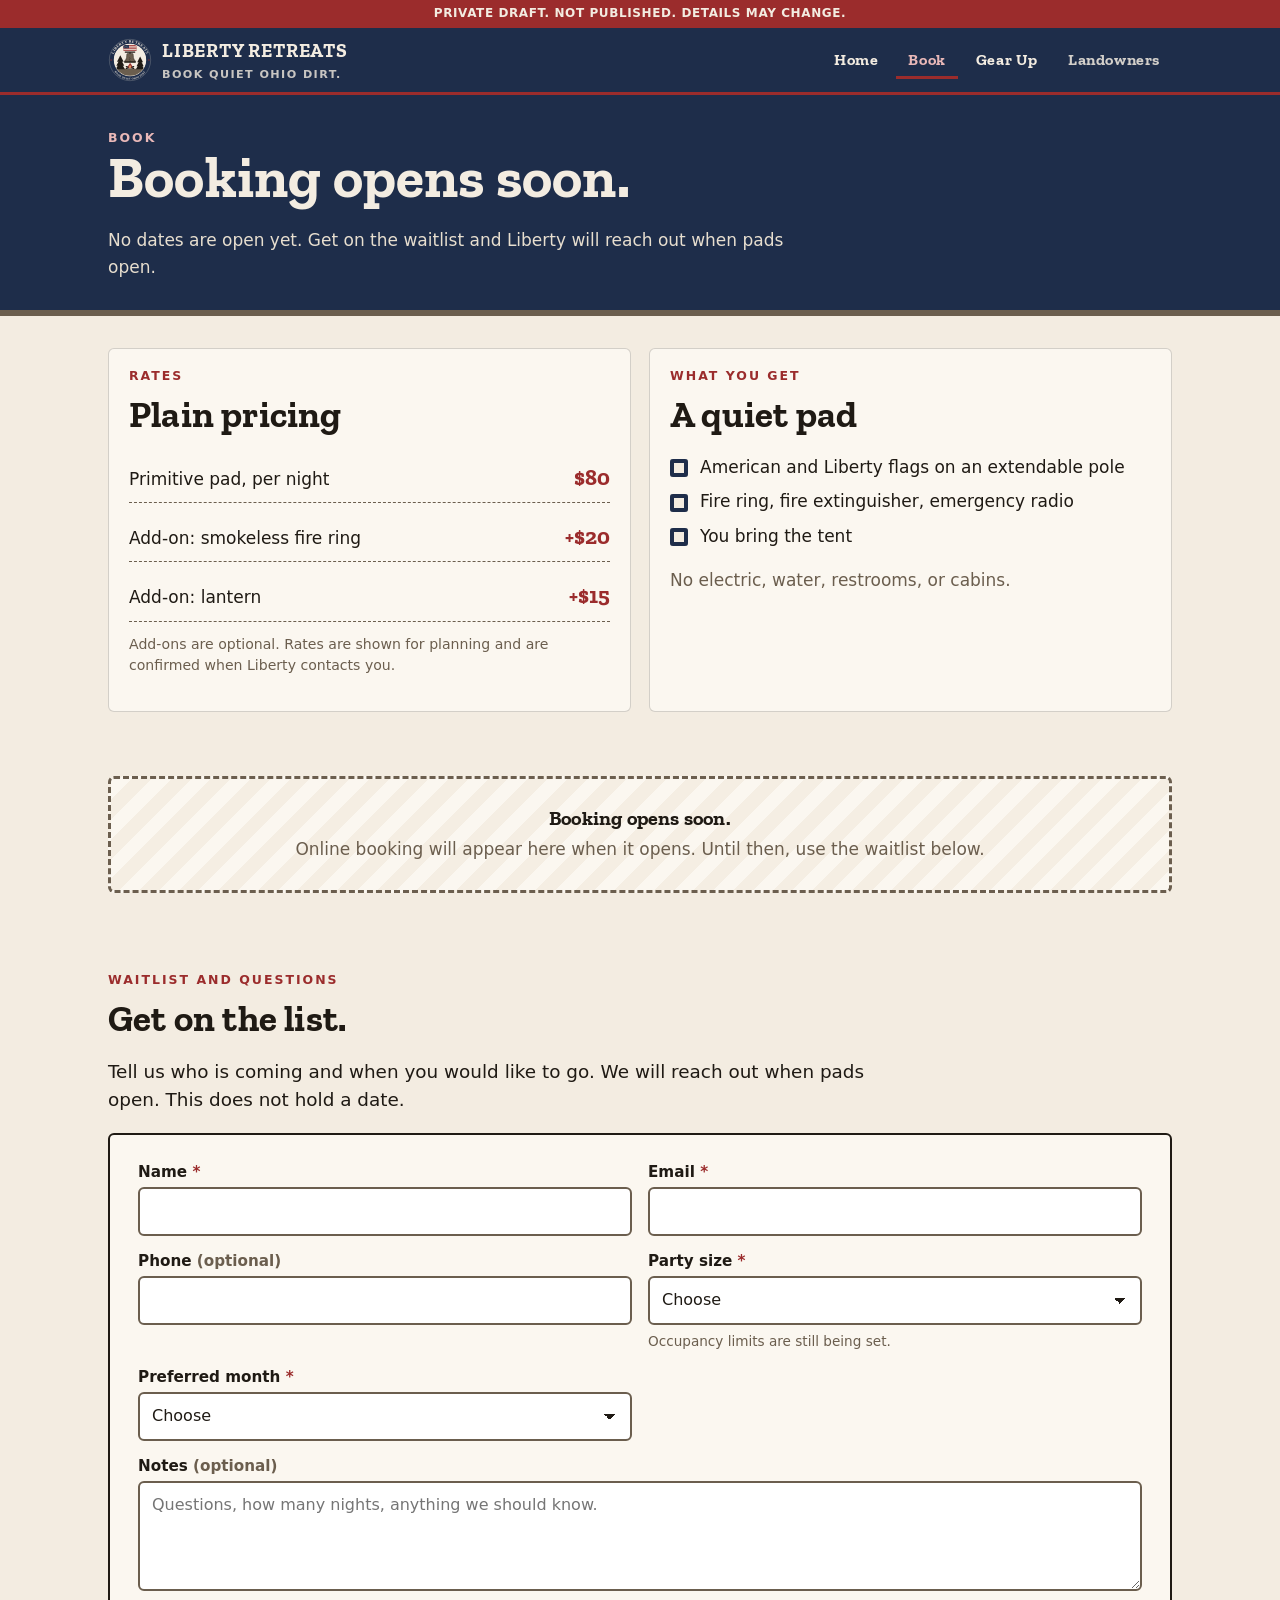
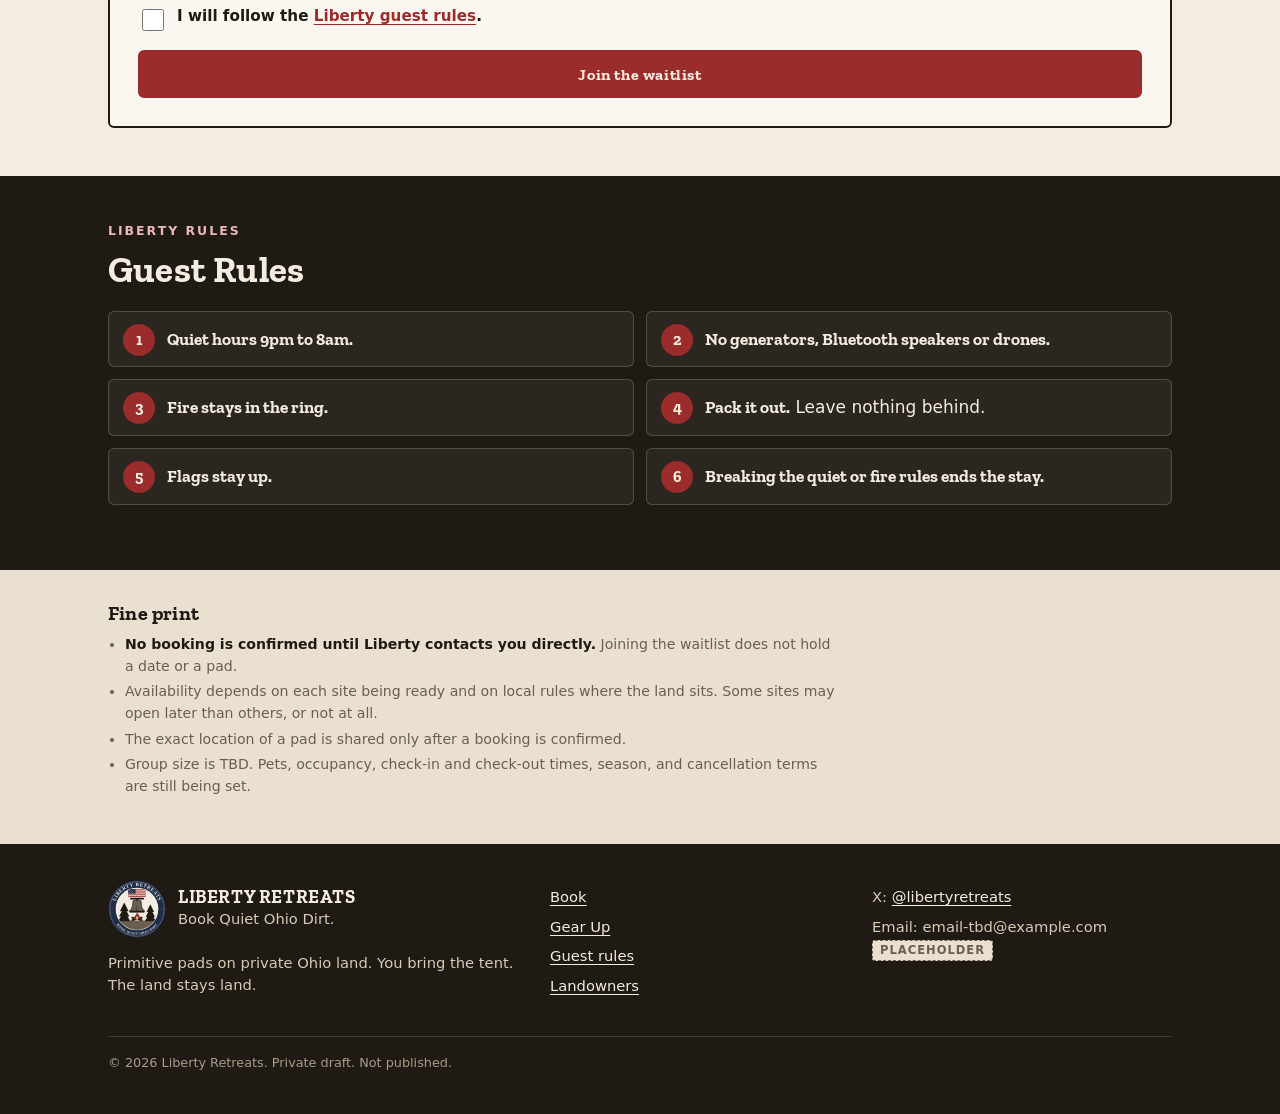
==== commit b4921a1f: "Apply site review: primitive pads only, waitlist + Calendly slot, add-ons, Liberty guest rules, pad " ====
--- a/book.html
+++ b/book.html
@@ -4,7 +4,7 @@
 <meta charset="utf-8">
 <meta name="viewport" content="width=device-width, initial-scale=1, viewport-fit=cover">
 <title>Book | Liberty Retreats</title>
-<meta name="description" content="Sample booking for Liberty Retreats. Test only.">
+<meta name="description" content="Booking opens soon. Join the Liberty Retreats waitlist.">
 <!-- PRIVATE DRAFT: keep out of search engines until Randall okays launch -->
 <meta name="robots" content="noindex, nofollow">
 <meta name="theme-color" content="#1E2D4A">
@@ -32,30 +32,31 @@
 <main id="main">
 <section class="page-head"><div class="wrap">
   <p class="eyebrow" style="color:#E9B8B8">Book</p>
-  <h1>Pick a site. Pick your dates.</h1>
-  <p><span class="test-flag">TEST - no charge</span> These 4 sites are fake samples so you can try the booking flow. Nothing is booked, nothing is charged, and nothing is sent.</p>
+  <h1>Booking opens soon.</h1>
+  <p>No dates are open yet. Get on the waitlist and Liberty will reach out when pads open.</p>
 </div></section>
 
 <section class="section tight price-only" hidden>
   <div class="wrap grid two">
     <div class="card">
       <p class="eyebrow">Rates</p>
-      <h2>One flat price</h2>
+      <h2>Plain pricing</h2>
       <ul class="price-board">
-        <li><span>Per site, per night</span><b data-price="night"></b></li>
+        <li><span>Primitive pad, per night</span><b data-price="night"></b></li>
+        <li><span>Add-on: smokeless fire ring</span><b>+<span data-price="fireRing"></span></b></li>
+        <li><span>Add-on: lantern</span><b>+<span data-price="lantern"></span></b></li>
       </ul>
-      <p class="fine" style="margin-top:12px">The price is per site, not per person. Group size is set by each Camp Host.</p>
+      <p class="fine" style="margin-top:12px">Add-ons are optional. Rates are shown for planning and are confirmed when Liberty contacts you.</p>
     </div>
     <div class="card">
-      <p class="eyebrow">Included at every site</p>
-      <h2>In the base price</h2>
+      <p class="eyebrow">What you get</p>
+      <h2>A quiet pad</h2>
       <ul class="checks">
-        <li>Fire ring</li>
-        <li>Flag pole</li>
-        <li>First aid kit</li>
-        <li>Fire blanket</li>
+        <li>American and Liberty flags on an extendable pole</li>
+        <li>Fire ring, fire extinguisher, emergency radio</li>
+        <li>You bring the tent</li>
       </ul>
-      <p class="muted">Camp Hosts may offer their own optional extras.</p>
+      <p class="muted">No electric, water, restrooms, or cabins.</p>
     </div>
   </div>
 </section>
@@ -63,61 +64,56 @@
 
 <section class="section tight">
   <div class="wrap">
-    <p class="eyebrow">Sample sites <span class="tbd">Fake. For testing.</span></p>
-    <div class="sites" id="site-grid" style="margin-top:12px"></div>
-  </div>
-</section>
-
-<section class="section tight" id="cal-section" hidden>
-  <div class="wrap">
-    <div class="cal-wrap">
-      <p class="eyebrow"><span class="test-flag">TEST - no charge</span></p>
-      <h2 id="cal-title">Calendar</h2>
-      <div class="cal-head"><button type="button" id="cal-prev" aria-label="Previous month">&lsaquo;</button><h3 id="cal-month"></h3><button type="button" id="cal-next" aria-label="Next month">&rsaquo;</button></div>
-      <div class="cal-grid" id="cal-grid"></div>
-      <div class="cal-legend"><span><i style="background:#fff"></i>Open</span><span><i style="background:#d3c4ad"></i>Booked (fake)</span><span><i style="background:#9B2C2C"></i>Your dates</span></div>
-      <div class="summary"><span id="cal-sum" aria-live="polite"></span><button class="btn brick" type="button" id="cal-go" disabled>Continue to test checkout</button></div>
+    <!-- ======================================================
+         CALENDLY EMBED SLOT. Calendly is the locked booking tool.
+         Set CALENDLY_URL in assets/js/config.js. While it is
+         empty, this box shows "Booking opens soon".
+         ====================================================== -->
+    <div class="cal-slot" id="calendly-slot" aria-live="polite">
+      <h3>Booking opens soon.</h3>
+      <p class="muted" style="margin:0">Online booking will appear here when it opens. Until then, use the waitlist below.</p>
     </div>
   </div>
 </section>
 
-<section class="section tight" id="checkout-section" hidden>
+<section class="section" id="waitlist">
   <div class="wrap">
-    <p class="eyebrow"><span class="test-flag">TEST - no charge</span></p>
-    <h2>Test checkout</h2>
-    <div class="card" style="margin:12px 0">
-      <ul class="price-board">
-        <li><span>Site</span><b id="ck-site"></b></li>
-        <li><span>Dates</span><b id="ck-dates"></b></li>
-        <li><span>Nights</span><b id="ck-nights"></b></li>
-        <li><span>Included</span><b>Fire ring, flag pole, first aid kit, fire blanket</b></li>
-        <li><span><strong>Total</strong> (flat per site, not per person)</span><b id="ck-total"></b></li>
-      </ul>
+    <p class="eyebrow">Waitlist and questions</p>
+    <h2>Get on the list.</h2>
+    <p class="lede">Tell us who is coming and when you would like to go. We will reach out when pads open. This does not hold a date.</p>
+    <form class="form" data-lr-form="waitlist" data-confirm="waitlist-done" action="#" method="post" style="margin-top:18px">
+      <div class="field"><label for="w-name">Name <span class="req">*</span></label><input id="w-name" name="name" type="text" autocomplete="name" required maxlength="100"></div>
+      <div class="field"><label for="w-email">Email <span class="req">*</span></label><input id="w-email" name="email" type="email" autocomplete="email" inputmode="email" required maxlength="150"></div>
+      <div class="field"><label for="w-phone">Phone <span class="muted">(optional)</span></label><input id="w-phone" name="phone" type="tel" autocomplete="tel" inputmode="tel" pattern="[0-9 .+\(\)\-]{7,20}" data-pattern-msg="Use digits, spaces, or dashes." maxlength="20"></div>
+      <div class="field"><label for="w-party">Party size <span class="req">*</span></label>
+        <select id="w-party" name="party_size" required><option value="">Choose</option><option>1</option><option>2</option><option>3</option><option>4</option><option>5</option><option>6</option><option>7 or more</option></select>
+        <p class="hint">Occupancy limits are still being set.</p></div>
+      <div class="field"><label for="w-month">Preferred month <span class="req">*</span></label>
+        <select id="w-month" name="preferred_month" required><option value="">Choose</option><option>January</option><option>February</option><option>March</option><option>April</option><option>May</option><option>June</option><option>July</option><option>August</option><option>September</option><option>October</option><option>November</option><option>December</option><option>Flexible</option></select></div>
+      <div class="field full"><label for="w-notes">Notes <span class="muted">(optional)</span></label><textarea id="w-notes" name="notes" maxlength="1500" placeholder="Questions, how many nights, anything we should know."></textarea></div>
+      <div class="field full"><label class="check-row"><input type="checkbox" name="rules_ok" required> <span>I will follow the <a href="#rules">Liberty guest rules</a>.</span></label></div>
+      <div class="full"><button class="btn brick" type="submit" style="width:100%">Join the waitlist</button></div>
+    </form>
+    <div class="confirm" id="waitlist-done" hidden>
+      <h3>You are on the list.</h3>
+      <p data-confirm-msg>Thanks. Liberty will reach out when pads open. Nothing is booked yet.</p>
+      <p class="tbd" style="color:#D7CBB8;border-color:#D7CBB8">Draft: no form handler yet, nothing was sent</p>
     </div>
-    <form class="form" id="ck-form" action="#" novalidate>
-      <div class="field"><label for="ck-name">Name <span class="req">*</span></label><input id="ck-name" name="name" type="text" autocomplete="name" required maxlength="100"></div>
-      <div class="field"><label for="ck-email">Email <span class="req">*</span></label><input id="ck-email" name="email" type="email" autocomplete="email" inputmode="email" required maxlength="150"></div>
-      <div class="field"><label for="ck-phone">Phone <span class="req">*</span></label><input id="ck-phone" name="phone" type="tel" autocomplete="tel" inputmode="tel" required pattern="[0-9 .+\(\)\-]{7,20}" maxlength="20"></div>
-      <div class="field"><label for="ck-party">Party size <span class="req">*</span></label>
-        <select id="ck-party" name="party" required><option value="">Choose</option><option>1</option><option>2</option><option>3</option><option>4</option><option>5</option><option>6</option><option>7 or more</option></select>
-        <p class="hint">Group size limit is set by each Camp Host.</p></div>
-      <div class="field full"><label class="check-row"><input type="checkbox" name="rules_ok" required> <span>I will follow the rules my Camp Host posts for the site.</span></label></div>
-      <p class="full fine"><strong>TEST - no charge.</strong> There is no payment step. No card is asked for and nothing is sent.</p>
-      <div class="full btn-row" style="margin-top:0"><button class="btn ghost" type="button" id="ck-back">Back to calendar</button><button class="btn brick" type="submit" id="ck-submit">Place test booking</button></div>
-    </form>
   </div>
 </section>
 
-<section class="section tight" id="confirm-section" hidden>
+<section class="section dark" id="rules">
   <div class="wrap">
-    <div class="confirm" style="display:block">
-      <p class="eyebrow" style="color:#E9B8B8">TEST BOOKING. NOT REAL. NO CHARGE.</p>
-      <h2>You're booked. (Test)</h2>
-      <h3 id="cf-num"></h3>
-      <ul class="price-board" id="cf-list"></ul>
-      <p style="margin-top:12px">This was saved only in this browser so the dates now show as booked on that calendar. Your Camp Host would send rules and directions before arrival.</p>
-      <p><button class="btn light" type="button" id="cf-again">Try another site</button></p>
-    </div>
+    <p class="eyebrow">Liberty rules</p>
+    <h2>Guest Rules</h2>
+    <ol class="rules" style="margin-top:20px">
+      <li><strong>Quiet hours 9pm to 8am.</strong></li>
+      <li><strong>No generators, Bluetooth speakers or drones.</strong></li>
+      <li><strong>Fire stays in the ring.</strong></li>
+      <li><strong>Pack it out.</strong> Leave nothing behind.</li>
+      <li><strong>Flags stay up.</strong></li>
+      <li><strong>Breaking the quiet or fire rules ends the stay.</strong></li>
+    </ol>
   </div>
 </section>
 
@@ -125,12 +121,11 @@
   <div class="wrap">
     <h3>Fine print</h3>
     <ul class="fine">
-      <li><strong>This is a test booking flow.</strong> The sites, blocked dates and booking numbers are fake. No payment is taken.</li>
-      <li>$80 is a flat price per site per night, not per person. Group size is set by each Camp Host.</li>
-      <li>Each site has its own rules, set and posted by its Camp Host. Your Camp Host sends them before you arrive and enforces them during the stay.</li>
-      <li>Pets, check-in and check-out times, season, and cancellation terms are still being set.</li>
+      <li><strong>No booking is confirmed until Liberty contacts you directly.</strong> Joining the waitlist does not hold a date or a pad.</li>
+      <li>Availability depends on each site being ready and on local rules where the land sits. Some sites may open later than others, or not at all.</li>
+      <li>The exact location of a pad is shared only after a booking is confirmed.</li>
+      <li>Group size is TBD. Pets, occupancy, check-in and check-out times, season, and cancellation terms are still being set.</li>
     </ul>
-    <p style="margin-top:12px"><a href="booking-sample.html">See the sample booking LR-SAMPLE-0001</a> &nbsp; <button class="btn ghost" type="button" id="reset-tests" style="min-height:40px;padding:6px 12px;font-size:.85rem">Clear my test bookings</button></p>
   </div>
 </section>
 </main>
@@ -148,7 +143,7 @@
         <ul>
           <li><a href="book.html">Book</a></li>
           <li><a href="gear.html">Gear Up</a></li>
-          <li><a href="index.html#rules">Camp Host rules</a></li>
+          <li><a href="index.html#rules">Guest rules</a></li>
           <li><a href="hosts.html">Landowners</a></li>
         </ul>
       </div>
@@ -163,6 +158,5 @@
   </div>
 </footer>
 <script src="assets/js/site.js"></script>
-<script src="assets/js/booking.js"></script>
 </body>
 </html>
--- a/assets/css/site.css
+++ b/assets/css/site.css
@@ -116,7 +116,7 @@
 /* Rules */
 .rules{counter-reset:r;list-style:none;padding:0;display:grid;gap:12px}
 @media (min-width:700px){.rules{grid-template-columns:1fr 1fr}}
-.rules li{counter-increment:r;position:relative;padding:14px 14px 14px 58px;background:rgba(243,236,225,.06);border:1px solid rgba(243,236,225,.2);border-radius:var(--r);margin:0}
+.rules li{color:inherit;counter-increment:r;position:relative;padding:14px 14px 14px 58px;background:rgba(243,236,225,.06);border:1px solid rgba(243,236,225,.2);border-radius:var(--r);margin:0}
 .rules li::before{content:counter(r);position:absolute;left:14px;top:12px;width:32px;height:32px;border-radius:50%;background:var(--brick);color:var(--parch);font:700 1rem/32px var(--slab);text-align:center}
 .rules strong{font-family:var(--slab);font-size:1.08rem}
 .callout{border-left:6px solid var(--brick);background:#FBF7F0;padding:16px 18px;border-radius:0 var(--r) var(--r) 0;margin:20px 0}
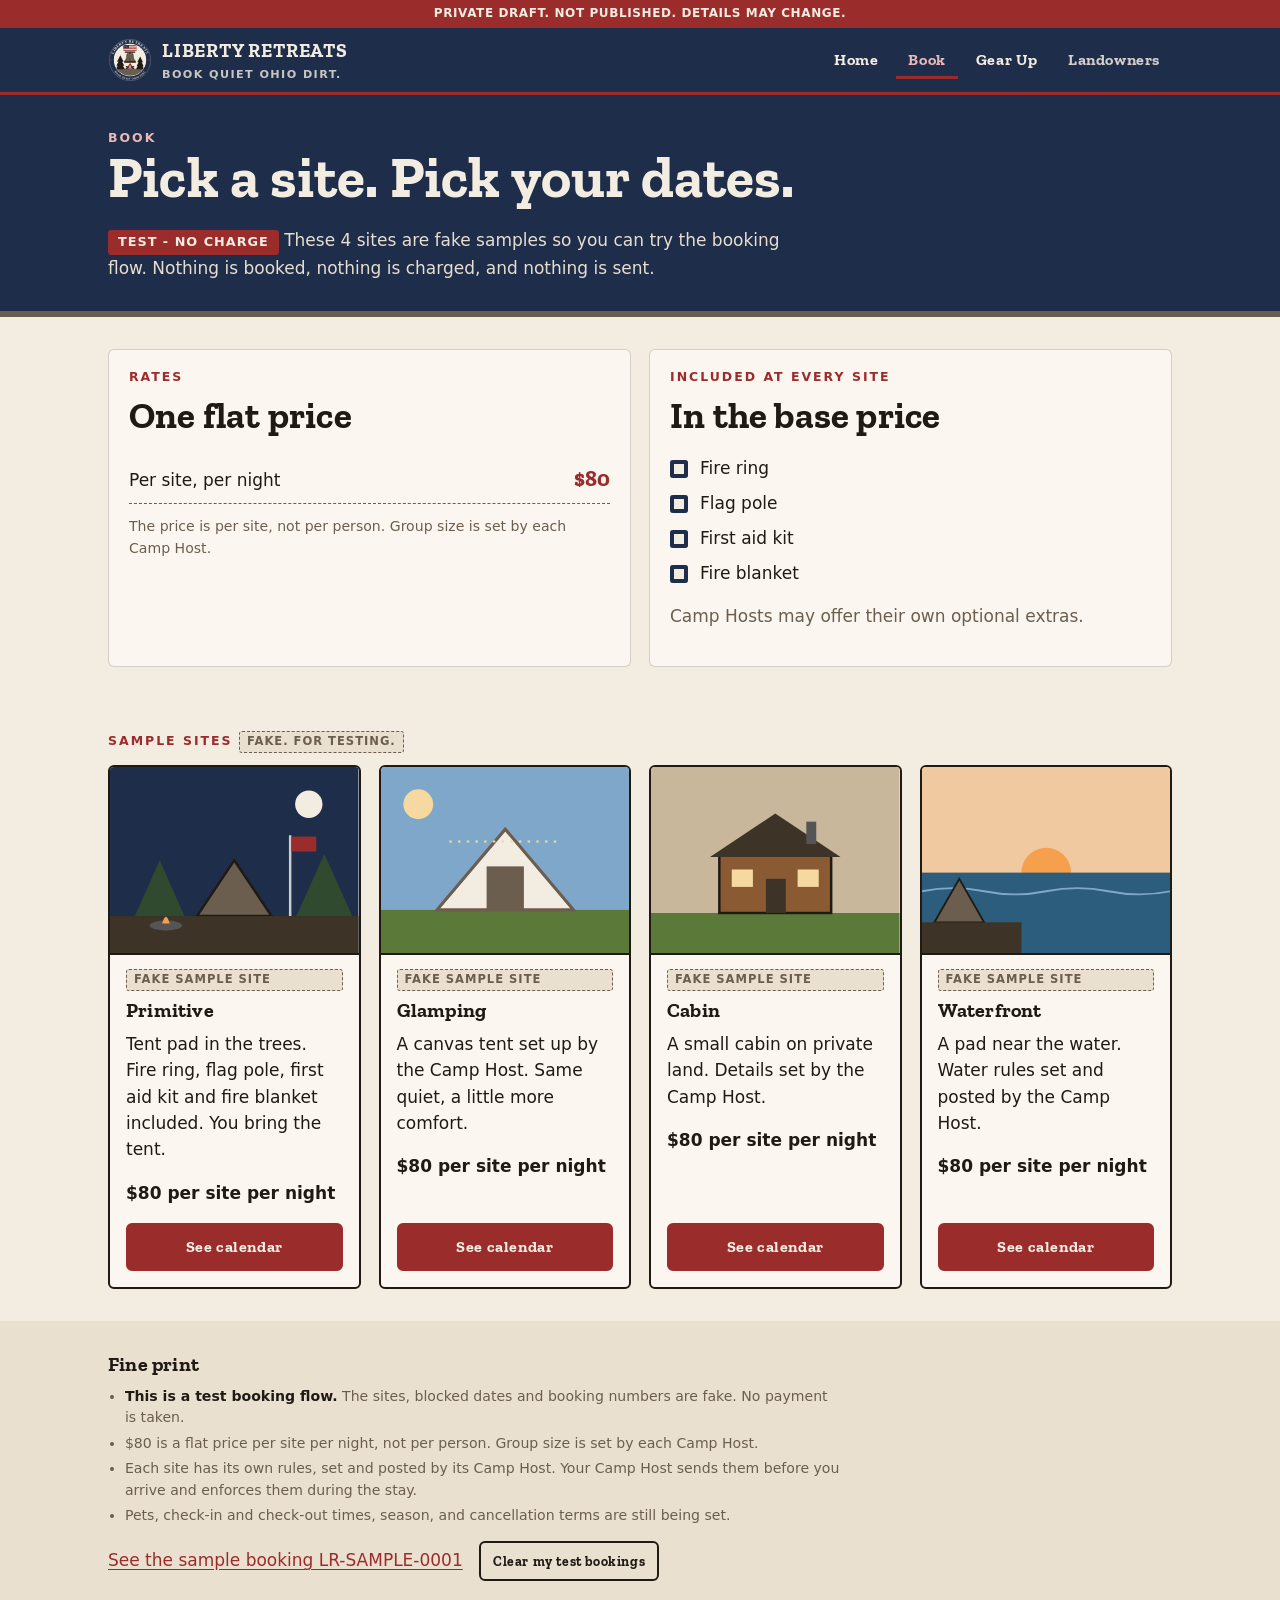
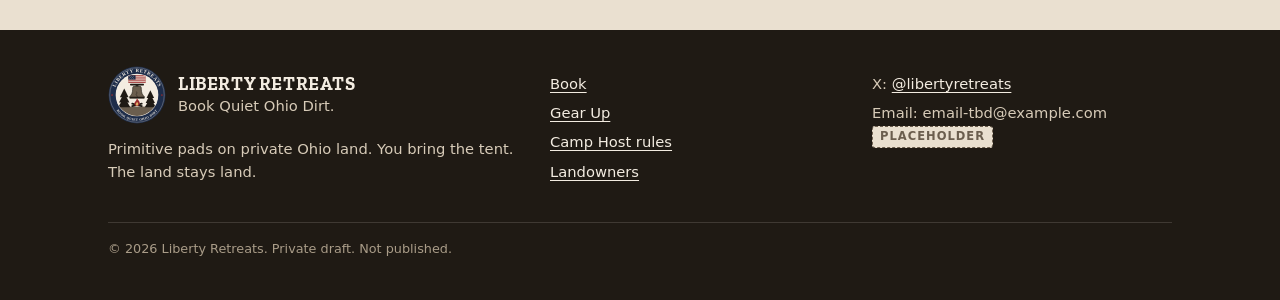
==== commit d92d708a: "Restore 1fc89a7 version (4 sample sites, test booking, per-site pricing) with optional shipping addr" ====
--- a/book.html
+++ b/book.html
@@ -4,7 +4,7 @@
 <meta charset="utf-8">
 <meta name="viewport" content="width=device-width, initial-scale=1, viewport-fit=cover">
 <title>Book | Liberty Retreats</title>
-<meta name="description" content="Booking opens soon. Join the Liberty Retreats waitlist.">
+<meta name="description" content="Sample booking for Liberty Retreats. Test only.">
 <!-- PRIVATE DRAFT: keep out of search engines until Randall okays launch -->
 <meta name="robots" content="noindex, nofollow">
 <meta name="theme-color" content="#1E2D4A">
@@ -32,31 +32,30 @@
 <main id="main">
 <section class="page-head"><div class="wrap">
   <p class="eyebrow" style="color:#E9B8B8">Book</p>
-  <h1>Booking opens soon.</h1>
-  <p>No dates are open yet. Get on the waitlist and Liberty will reach out when pads open.</p>
+  <h1>Pick a site. Pick your dates.</h1>
+  <p><span class="test-flag">TEST - no charge</span> These 4 sites are fake samples so you can try the booking flow. Nothing is booked, nothing is charged, and nothing is sent.</p>
 </div></section>
 
 <section class="section tight price-only" hidden>
   <div class="wrap grid two">
     <div class="card">
       <p class="eyebrow">Rates</p>
-      <h2>Plain pricing</h2>
+      <h2>One flat price</h2>
       <ul class="price-board">
-        <li><span>Primitive pad, per night</span><b data-price="night"></b></li>
-        <li><span>Add-on: smokeless fire ring</span><b>+<span data-price="fireRing"></span></b></li>
-        <li><span>Add-on: lantern</span><b>+<span data-price="lantern"></span></b></li>
+        <li><span>Per site, per night</span><b data-price="night"></b></li>
       </ul>
-      <p class="fine" style="margin-top:12px">Add-ons are optional. Rates are shown for planning and are confirmed when Liberty contacts you.</p>
+      <p class="fine" style="margin-top:12px">The price is per site, not per person. Group size is set by each Camp Host.</p>
     </div>
     <div class="card">
-      <p class="eyebrow">What you get</p>
-      <h2>A quiet pad</h2>
+      <p class="eyebrow">Included at every site</p>
+      <h2>In the base price</h2>
       <ul class="checks">
-        <li>American and Liberty flags on an extendable pole</li>
-        <li>Fire ring, fire extinguisher, emergency radio</li>
-        <li>You bring the tent</li>
+        <li>Fire ring</li>
+        <li>Flag pole</li>
+        <li>First aid kit</li>
+        <li>Fire blanket</li>
       </ul>
-      <p class="muted">No electric, water, restrooms, or cabins.</p>
+      <p class="muted">Camp Hosts may offer their own optional extras.</p>
     </div>
   </div>
 </section>
@@ -64,56 +63,61 @@
 
 <section class="section tight">
   <div class="wrap">
-    <!-- ======================================================
-         CALENDLY EMBED SLOT. Calendly is the locked booking tool.
-         Set CALENDLY_URL in assets/js/config.js. While it is
-         empty, this box shows "Booking opens soon".
-         ====================================================== -->
-    <div class="cal-slot" id="calendly-slot" aria-live="polite">
-      <h3>Booking opens soon.</h3>
-      <p class="muted" style="margin:0">Online booking will appear here when it opens. Until then, use the waitlist below.</p>
+    <p class="eyebrow">Sample sites <span class="tbd">Fake. For testing.</span></p>
+    <div class="sites" id="site-grid" style="margin-top:12px"></div>
+  </div>
+</section>
+
+<section class="section tight" id="cal-section" hidden>
+  <div class="wrap">
+    <div class="cal-wrap">
+      <p class="eyebrow"><span class="test-flag">TEST - no charge</span></p>
+      <h2 id="cal-title">Calendar</h2>
+      <div class="cal-head"><button type="button" id="cal-prev" aria-label="Previous month">&lsaquo;</button><h3 id="cal-month"></h3><button type="button" id="cal-next" aria-label="Next month">&rsaquo;</button></div>
+      <div class="cal-grid" id="cal-grid"></div>
+      <div class="cal-legend"><span><i style="background:#fff"></i>Open</span><span><i style="background:#d3c4ad"></i>Booked (fake)</span><span><i style="background:#9B2C2C"></i>Your dates</span></div>
+      <div class="summary"><span id="cal-sum" aria-live="polite"></span><button class="btn brick" type="button" id="cal-go" disabled>Continue to test checkout</button></div>
     </div>
   </div>
 </section>
 
-<section class="section" id="waitlist">
+<section class="section tight" id="checkout-section" hidden>
   <div class="wrap">
-    <p class="eyebrow">Waitlist and questions</p>
-    <h2>Get on the list.</h2>
-    <p class="lede">Tell us who is coming and when you would like to go. We will reach out when pads open. This does not hold a date.</p>
-    <form class="form" data-lr-form="waitlist" data-confirm="waitlist-done" action="#" method="post" style="margin-top:18px">
-      <div class="field"><label for="w-name">Name <span class="req">*</span></label><input id="w-name" name="name" type="text" autocomplete="name" required maxlength="100"></div>
-      <div class="field"><label for="w-email">Email <span class="req">*</span></label><input id="w-email" name="email" type="email" autocomplete="email" inputmode="email" required maxlength="150"></div>
-      <div class="field"><label for="w-phone">Phone <span class="muted">(optional)</span></label><input id="w-phone" name="phone" type="tel" autocomplete="tel" inputmode="tel" pattern="[0-9 .+\(\)\-]{7,20}" data-pattern-msg="Use digits, spaces, or dashes." maxlength="20"></div>
-      <div class="field"><label for="w-party">Party size <span class="req">*</span></label>
-        <select id="w-party" name="party_size" required><option value="">Choose</option><option>1</option><option>2</option><option>3</option><option>4</option><option>5</option><option>6</option><option>7 or more</option></select>
-        <p class="hint">Occupancy limits are still being set.</p></div>
-      <div class="field"><label for="w-month">Preferred month <span class="req">*</span></label>
-        <select id="w-month" name="preferred_month" required><option value="">Choose</option><option>January</option><option>February</option><option>March</option><option>April</option><option>May</option><option>June</option><option>July</option><option>August</option><option>September</option><option>October</option><option>November</option><option>December</option><option>Flexible</option></select></div>
-      <div class="field full"><label for="w-notes">Notes <span class="muted">(optional)</span></label><textarea id="w-notes" name="notes" maxlength="1500" placeholder="Questions, how many nights, anything we should know."></textarea></div>
-      <div class="field full"><label class="check-row"><input type="checkbox" name="rules_ok" required> <span>I will follow the <a href="#rules">Liberty guest rules</a>.</span></label></div>
-      <div class="full"><button class="btn brick" type="submit" style="width:100%">Join the waitlist</button></div>
+    <p class="eyebrow"><span class="test-flag">TEST - no charge</span></p>
+    <h2>Test checkout</h2>
+    <div class="card" style="margin:12px 0">
+      <ul class="price-board">
+        <li><span>Site</span><b id="ck-site"></b></li>
+        <li><span>Dates</span><b id="ck-dates"></b></li>
+        <li><span>Nights</span><b id="ck-nights"></b></li>
+        <li><span>Included</span><b>Fire ring, flag pole, first aid kit, fire blanket</b></li>
+        <li><span><strong>Total</strong> (flat per site, not per person)</span><b id="ck-total"></b></li>
+      </ul>
+    </div>
+    <form class="form" id="ck-form" action="#" novalidate>
+      <div class="field"><label for="ck-name">Name <span class="req">*</span></label><input id="ck-name" name="name" type="text" autocomplete="name" required maxlength="100"></div>
+      <div class="field"><label for="ck-email">Email <span class="req">*</span></label><input id="ck-email" name="email" type="email" autocomplete="email" inputmode="email" required maxlength="150"></div>
+      <div class="field"><label for="ck-phone">Phone <span class="req">*</span></label><input id="ck-phone" name="phone" type="tel" autocomplete="tel" inputmode="tel" required pattern="[0-9 .+\(\)\-]{7,20}" maxlength="20"></div>
+      <div class="field"><label for="ck-party">Party size <span class="req">*</span></label>
+        <select id="ck-party" name="party" required><option value="">Choose</option><option>1</option><option>2</option><option>3</option><option>4</option><option>5</option><option>6</option><option>7 or more</option></select>
+        <p class="hint">Group size limit is set by each Camp Host.</p></div>
+      <div class="field full"><label class="check-row"><input type="checkbox" name="rules_ok" required> <span>I will follow the rules my Camp Host posts for the site.</span></label></div>
+      <p class="full fine"><strong>TEST - no charge.</strong> There is no payment step. No card is asked for and nothing is sent.</p>
+      <div class="full btn-row" style="margin-top:0"><button class="btn ghost" type="button" id="ck-back">Back to calendar</button><button class="btn brick" type="submit" id="ck-submit">Place test booking</button></div>
     </form>
-    <div class="confirm" id="waitlist-done" hidden>
-      <h3>You are on the list.</h3>
-      <p data-confirm-msg>Thanks. Liberty will reach out when pads open. Nothing is booked yet.</p>
-      <p class="tbd" style="color:#D7CBB8;border-color:#D7CBB8">Draft: no form handler yet, nothing was sent</p>
-    </div>
   </div>
 </section>
 
-<section class="section dark" id="rules">
+<section class="section tight" id="confirm-section" hidden>
   <div class="wrap">
-    <p class="eyebrow">Liberty rules</p>
-    <h2>Guest Rules</h2>
-    <ol class="rules" style="margin-top:20px">
-      <li><strong>Quiet hours 9pm to 8am.</strong></li>
-      <li><strong>No generators, Bluetooth speakers or drones.</strong></li>
-      <li><strong>Fire stays in the ring.</strong></li>
-      <li><strong>Pack it out.</strong> Leave nothing behind.</li>
-      <li><strong>Flags stay up.</strong></li>
-      <li><strong>Breaking the quiet or fire rules ends the stay.</strong></li>
-    </ol>
+    <div class="confirm" style="display:block">
+      <p class="eyebrow" style="color:#E9B8B8">TEST BOOKING. NOT REAL. NO CHARGE.</p>
+      <h2>You're booked. (Test)</h2>
+      <h3 id="cf-num"></h3>
+      <ul class="price-board" id="cf-list"></ul>
+      <p style="margin-top:12px">This was saved only in this browser so the dates now show as booked on that calendar. Your Camp Host would send rules and directions before arrival.</p>
+      <p><button class="btn light" type="button" id="cf-again">Try another site</button></p>
+    </div>
   </div>
 </section>
 
@@ -121,11 +125,12 @@
   <div class="wrap">
     <h3>Fine print</h3>
     <ul class="fine">
-      <li><strong>No booking is confirmed until Liberty contacts you directly.</strong> Joining the waitlist does not hold a date or a pad.</li>
-      <li>Availability depends on each site being ready and on local rules where the land sits. Some sites may open later than others, or not at all.</li>
-      <li>The exact location of a pad is shared only after a booking is confirmed.</li>
-      <li>Group size is TBD. Pets, occupancy, check-in and check-out times, season, and cancellation terms are still being set.</li>
+      <li><strong>This is a test booking flow.</strong> The sites, blocked dates and booking numbers are fake. No payment is taken.</li>
+      <li>$80 is a flat price per site per night, not per person. Group size is set by each Camp Host.</li>
+      <li>Each site has its own rules, set and posted by its Camp Host. Your Camp Host sends them before you arrive and enforces them during the stay.</li>
+      <li>Pets, check-in and check-out times, season, and cancellation terms are still being set.</li>
     </ul>
+    <p style="margin-top:12px"><a href="booking-sample.html">See the sample booking LR-SAMPLE-0001</a> &nbsp; <button class="btn ghost" type="button" id="reset-tests" style="min-height:40px;padding:6px 12px;font-size:.85rem">Clear my test bookings</button></p>
   </div>
 </section>
 </main>
@@ -143,7 +148,7 @@
         <ul>
           <li><a href="book.html">Book</a></li>
           <li><a href="gear.html">Gear Up</a></li>
-          <li><a href="index.html#rules">Guest rules</a></li>
+          <li><a href="index.html#rules">Camp Host rules</a></li>
           <li><a href="hosts.html">Landowners</a></li>
         </ul>
       </div>
@@ -158,5 +163,6 @@
   </div>
 </footer>
 <script src="assets/js/site.js"></script>
+<script src="assets/js/booking.js"></script>
 </body>
 </html>
--- a/assets/css/site.css
+++ b/assets/css/site.css
@@ -116,7 +116,7 @@
 /* Rules */
 .rules{counter-reset:r;list-style:none;padding:0;display:grid;gap:12px}
 @media (min-width:700px){.rules{grid-template-columns:1fr 1fr}}
-.rules li{color:inherit;counter-increment:r;position:relative;padding:14px 14px 14px 58px;background:rgba(243,236,225,.06);border:1px solid rgba(243,236,225,.2);border-radius:var(--r);margin:0}
+.rules li{counter-increment:r;position:relative;padding:14px 14px 14px 58px;background:rgba(243,236,225,.06);border:1px solid rgba(243,236,225,.2);border-radius:var(--r);margin:0}
 .rules li::before{content:counter(r);position:absolute;left:14px;top:12px;width:32px;height:32px;border-radius:50%;background:var(--brick);color:var(--parch);font:700 1rem/32px var(--slab);text-align:center}
 .rules strong{font-family:var(--slab);font-size:1.08rem}
 .callout{border-left:6px solid var(--brick);background:#FBF7F0;padding:16px 18px;border-radius:0 var(--r) var(--r) 0;margin:20px 0}
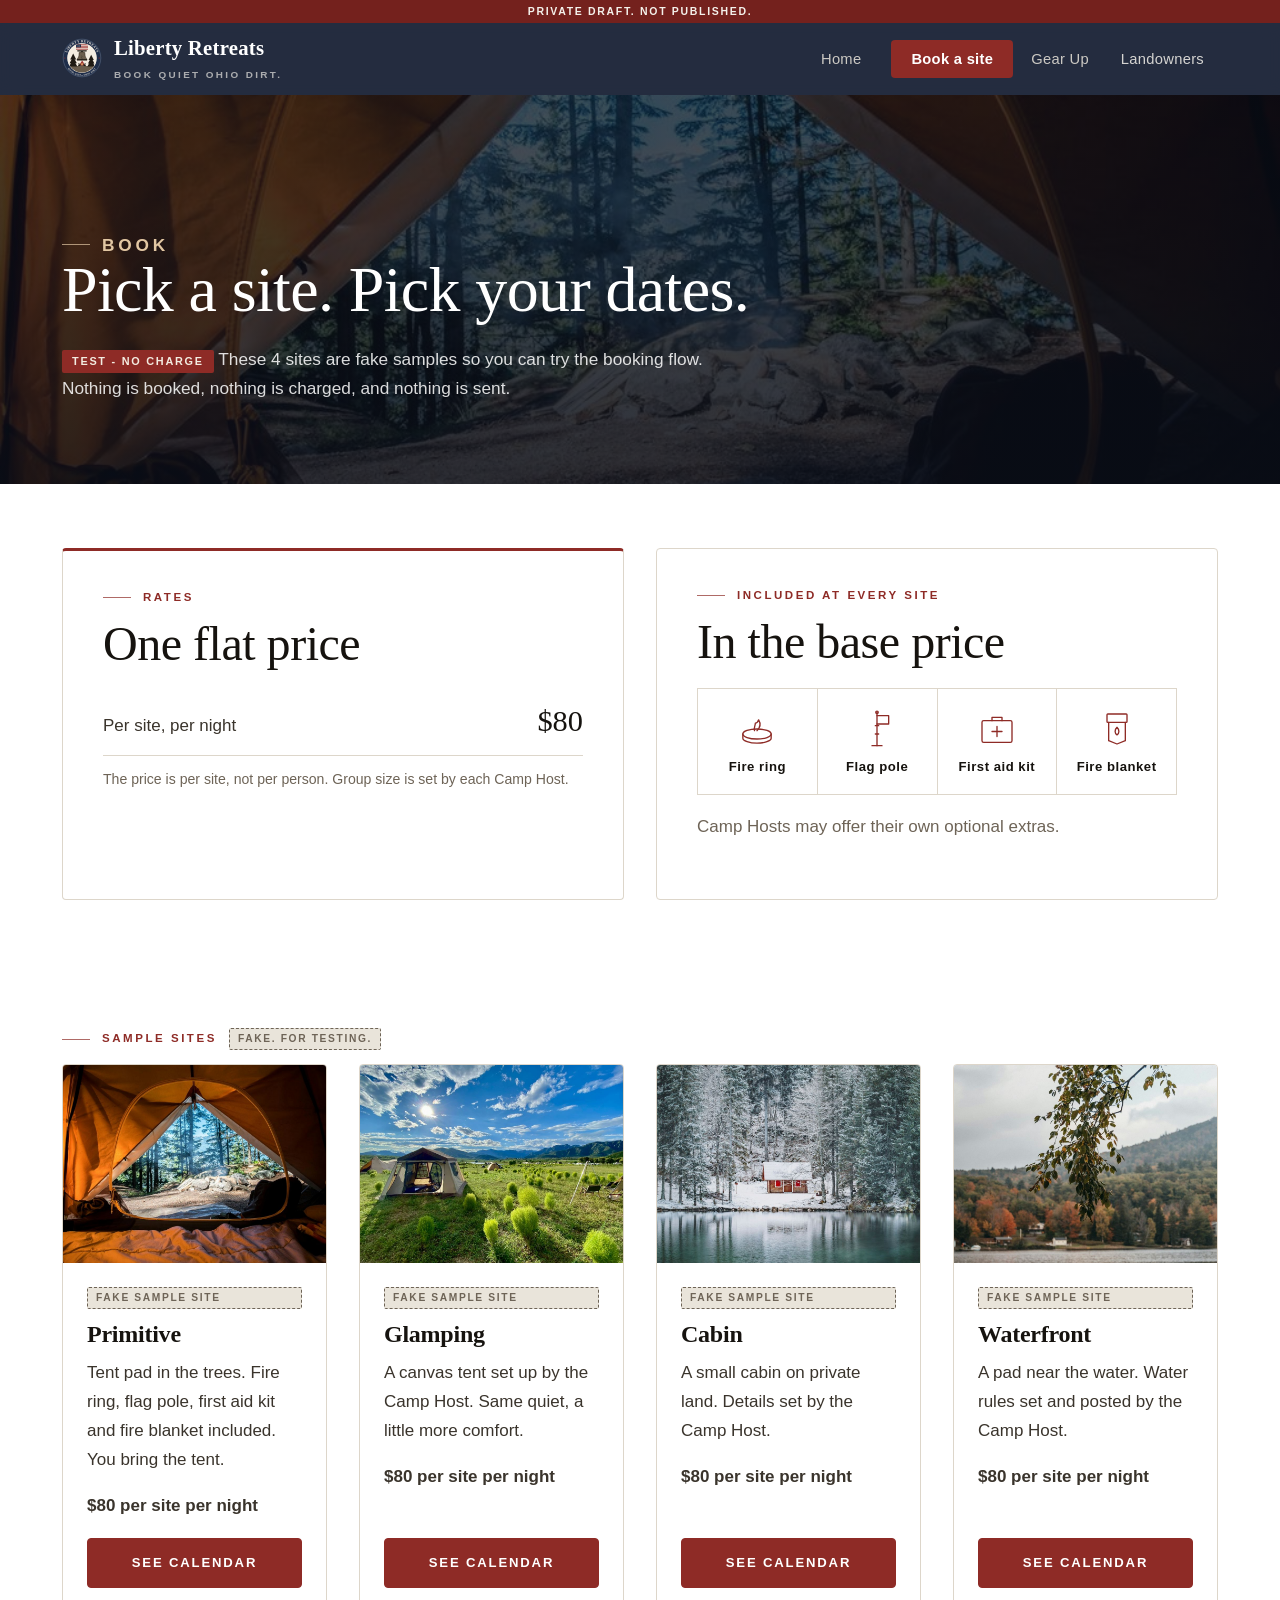
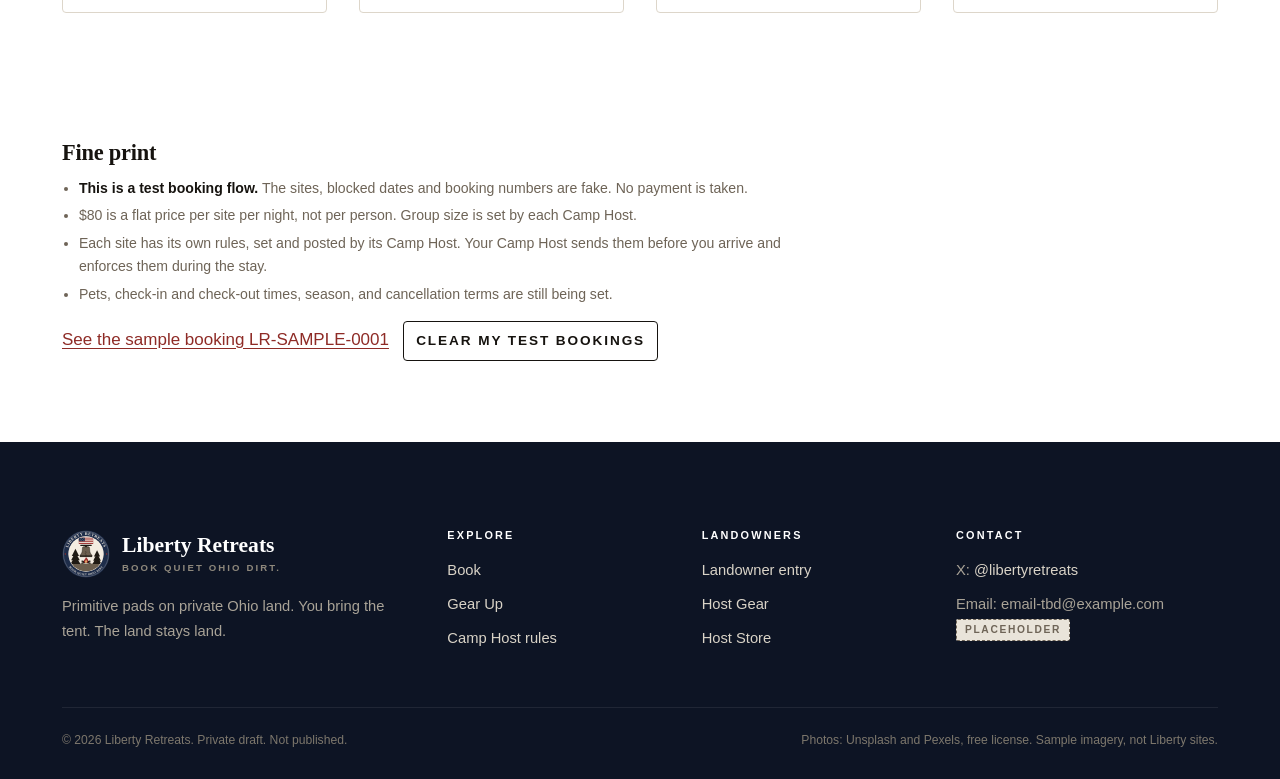
==== commit 6c9d0015: "v7 editorial redesign: real photography, serif/sans type, line icons, photo hero, new header/footer," ====
--- a/book.html
+++ b/book.html
@@ -7,12 +7,12 @@
 <meta name="description" content="Sample booking for Liberty Retreats. Test only.">
 <!-- PRIVATE DRAFT: keep out of search engines until Randall okays launch -->
 <meta name="robots" content="noindex, nofollow">
-<meta name="theme-color" content="#1E2D4A">
+<meta name="theme-color" content="#121C30">
 <meta name="format-detection" content="telephone=no">
 <link rel="icon" type="image/svg+xml" href="assets/img/badge.svg">
 <link rel="apple-touch-icon" href="assets/img/badge.svg">
-<link rel="stylesheet" href="assets/css/site.css">
-<script src="assets/js/config.js"></script>
+<link rel="stylesheet" href="assets/css/site.css?v=7">
+<script src="assets/js/config.js?v=7"></script>
 </head>
 <body data-page="book">
 <a class="skip" href="#main">Skip to content</a>
@@ -24,7 +24,7 @@
     </a>
     <button class="nav-toggle" type="button" aria-expanded="false" aria-controls="site-nav">Menu</button>
     <nav id="site-nav" aria-label="Main">
-      <a href="index.html">Home</a><a href="book.html" aria-current="page">Book</a><a href="gear.html">Gear Up</a><a href="hosts.html" class="nav-land">Landowners</a>
+      <a href="index.html">Home</a><a href="book.html" class="nav-cta" aria-current="page">Book a site</a><a href="gear.html">Gear Up</a><a href="hosts.html" class="nav-land">Landowners</a>
     </nav>
   </div>
 </header>
@@ -38,7 +38,7 @@
 
 <section class="section tight price-only" hidden>
   <div class="wrap grid two">
-    <div class="card">
+    <div class="card price-card">
       <p class="eyebrow">Rates</p>
       <h2>One flat price</h2>
       <ul class="price-board">
@@ -49,12 +49,7 @@
     <div class="card">
       <p class="eyebrow">Included at every site</p>
       <h2>In the base price</h2>
-      <ul class="checks">
-        <li>Fire ring</li>
-        <li>Flag pole</li>
-        <li>First aid kit</li>
-        <li>Fire blanket</li>
-      </ul>
+<ul class="icon-row"><li><svg class="line-icon" viewBox="0 0 48 48" fill="none" stroke="currentColor" stroke-width="1.6" stroke-linecap="round" stroke-linejoin="round" aria-hidden="true"><ellipse cx="24" cy="30" rx="17" ry="6"/><path d="M7 30v5c0 3 8 6 17 6s17-3 17-6v-5"/><path d="M24 26c4-4 5-8 2-13-1 3-3 4-4 4 0 3-2 5-1 9"/></svg><span>Fire ring</span></li><li><svg class="line-icon" viewBox="0 0 48 48" fill="none" stroke="currentColor" stroke-width="1.6" stroke-linecap="round" stroke-linejoin="round" aria-hidden="true"><path d="M24 44V4"/><circle cx="24" cy="4" r="1.5"/><path d="M24 8h14v10H24"/><path d="M18 44h12"/><path d="M22 20h4M22 30h4"/></svg><span>Flag pole</span></li><li><svg class="line-icon" viewBox="0 0 48 48" fill="none" stroke="currentColor" stroke-width="1.6" stroke-linecap="round" stroke-linejoin="round" aria-hidden="true"><rect x="6" y="14" width="36" height="26" rx="2"/><path d="M18 14v-4h12v4"/><path d="M24 21v12M18 27h12"/></svg><span>First aid kit</span></li><li><svg class="line-icon" viewBox="0 0 48 48" fill="none" stroke="currentColor" stroke-width="1.6" stroke-linecap="round" stroke-linejoin="round" aria-hidden="true"><rect x="12" y="6" width="24" height="10" rx="1"/><path d="M14 16v22l10 4 10-4V16"/><path d="M24 22c3 3 3 7 0 9-3-2-3-6 0-9z"/></svg><span>Fire blanket</span></li></ul>
       <p class="muted">Camp Hosts may offer their own optional extras.</p>
     </div>
   </div>
@@ -137,32 +132,39 @@
 <footer class="site-foot">
   <div class="wrap">
     <div class="foot-grid">
-      <div>
-        <div class="foot-brand">
-          <img src="assets/img/badge.svg" alt="" width="58" height="58">
-          <div><b>LIBERTY RETREATS</b>Book Quiet Ohio Dirt.</div>
-        </div>
-        <p style="margin-top:14px">Primitive pads on private Ohio land. You bring the tent. The land stays land.</p>
+      <div class="foot-about">
+        <a class="foot-brand" href="index.html"><img src="assets/img/badge.svg" alt="" width="48" height="48"><span><b>Liberty Retreats</b><small>Book Quiet Ohio Dirt.</small></span></a>
+        <p>Primitive pads on private Ohio land. You bring the tent. The land stays land.</p>
       </div>
       <div>
+        <h4>Explore</h4>
         <ul>
           <li><a href="book.html">Book</a></li>
           <li><a href="gear.html">Gear Up</a></li>
           <li><a href="index.html#rules">Camp Host rules</a></li>
-          <li><a href="hosts.html">Landowners</a></li>
         </ul>
       </div>
       <div>
+        <h4>Landowners</h4>
+        <ul>
+          <li><a href="hosts.html">Landowner entry</a></li>
+          <li><a href="host-gear.html">Host Gear</a></li>
+          <li><a href="host-store.html">Host Store</a></li>
+        </ul>
+      </div>
+      <div>
+        <h4>Contact</h4>
         <ul>
           <li>X: <a data-x-link href="https://x.com/libertyretreats" target="_blank" rel="noopener">@libertyretreats</a></li>
           <li>Email: <span data-contact-email>Email coming soon</span> <span class="tbd">Placeholder</span></li>
         </ul>
       </div>
     </div>
-    <p class="foot-legal">&copy; <span data-year>2026</span> Liberty Retreats. Private draft. Not published.</p>
+    <div class="foot-legal"><span>&copy; <span data-year>2026</span> Liberty Retreats. Private draft. Not published.</span><span>Photos: Unsplash and Pexels, free license. Sample imagery, not Liberty sites.</span></div>
   </div>
 </footer>
-<script src="assets/js/site.js"></script>
-<script src="assets/js/booking.js"></script>
+<script src="assets/js/icons.js?v=7"></script>
+<script src="assets/js/site.js?v=7"></script>
+<script src="assets/js/booking.js?v=7"></script>
 </body>
 </html>
--- a/assets/css/site.css
+++ b/assets/css/site.css
@@ -244,3 +244,180 @@
 .disclosure{border:2px dashed var(--brick);padding:12px 14px;border-radius:var(--r);background:#FBF7F0;font-size:.95rem}
 .confirm h2,.confirm .price-board span,.confirm .price-board b{color:var(--parch)}
 #cal-section,#checkout-section,#confirm-section,#store-checkout,#store-done,#cart{scroll-margin-top:90px}
+
+/* =====================================================================
+   v7 EDITORIAL REDESIGN. Real photography, system serif + sans,
+   restrained palette, line icons. This layer overrides everything above.
+   ===================================================================== */
+:root{
+  --ink:#16130F;--ink-2:#3A342C;--muted:#6E6457;
+  --navy:#121C30;--navy-2:#1B2843;--brick:#8E2B26;--brick-2:#74211D;
+  --stone:#F4F1EB;--stone-2:#E9E4DA;--paper:#FFFFFF;--line:#DDD6CA;
+  --parch:#F4F1EB;--parch-2:#E9E4DA;--bark:#16130F;--khaki:#6E6457;
+  --serif:"Iowan Old Style","Palatino Linotype",Palatino,"Book Antiqua",Charter,"Bitstream Charter",Georgia,serif;
+  --sans:-apple-system,BlinkMacSystemFont,"Segoe UI",Inter,Roboto,"Helvetica Neue",Arial,sans-serif;
+  --slab:var(--serif);
+  --wrap:1200px;--r:4px;
+}
+body{font:16px/1.7 var(--sans);color:var(--ink-2);background:var(--stone);-webkit-font-smoothing:antialiased}
+@media (min-width:860px){body{font-size:17px}}
+h1,h2,h3,h4{font-family:var(--serif);font-weight:600;color:var(--ink);letter-spacing:-.01em;line-height:1.1}
+h1{font-size:clamp(2.5rem,7vw,4.75rem);font-weight:500}
+h2{font-size:clamp(1.9rem,4.4vw,3rem);font-weight:500;margin-bottom:.4em}
+h3{font-size:clamp(1.2rem,2vw,1.4rem)}
+h4{font-family:var(--sans);font-size:.78rem;letter-spacing:.16em;text-transform:uppercase;font-weight:700;color:var(--muted)}
+.eyebrow{font:700 .72rem/1.2 var(--sans);letter-spacing:.22em;text-transform:uppercase;color:var(--brick);margin:0 0 14px;display:flex;align-items:center;gap:12px;flex-wrap:wrap}
+.eyebrow::before{content:"";width:28px;height:1px;background:currentColor;opacity:.7}
+.lede{font-size:clamp(1.05rem,2vw,1.25rem);color:var(--ink-2);max-width:40em}
+.muted{color:var(--muted)}
+a{color:var(--brick)}
+.wrap{max-width:var(--wrap);padding-left:max(22px,env(safe-area-inset-left));padding-right:max(22px,env(safe-area-inset-right))}
+.section{padding:clamp(56px,9vw,112px) 0;background:var(--stone)}
+.section.tight{padding:clamp(36px,6vw,64px) 0}
+.section.alt{background:var(--paper)}
+.section.dark,.section.navy{background:var(--navy);color:#D9D3C7}
+.section.dark h2,.section.dark h3,.section.navy h2,.section.navy h3{color:#fff}
+.section.dark .eyebrow,.section.navy .eyebrow{color:#C9A27A}
+main>.section:nth-of-type(even):not(.dark):not(.navy):not(.alt){background:var(--paper)}
+
+/* Draft strip: slim, one line */
+.draft-strip{background:var(--brick-2);font:600 10.5px/1 var(--sans);letter-spacing:.16em;padding:6px 10px;white-space:nowrap;overflow:hidden;text-overflow:ellipsis}
+
+/* Header */
+.site-head{position:sticky;top:0;z-index:30;background:rgba(18,28,48,.92);border:0;box-shadow:none;backdrop-filter:blur(10px);-webkit-backdrop-filter:blur(10px);transition:background .25s,box-shadow .25s}
+.site-head.solid{background:var(--navy);box-shadow:0 1px 0 rgba(255,255,255,.06),0 8px 24px rgba(0,0,0,.25)}
+.head-row{min-height:72px}
+.brand{gap:12px}
+.brand img{width:40px;height:40px}
+.brand b{font:600 1.3rem/1 var(--serif);letter-spacing:.01em;text-transform:none;color:#fff}
+.brand small{font:600 .62rem/1.2 var(--sans);letter-spacing:.24em;opacity:.65;margin-top:5px}
+.nav-toggle{border:1px solid rgba(255,255,255,.35);border-radius:2px;font:600 .72rem var(--sans);letter-spacing:.2em;padding:10px 14px}
+#site-nav{background:var(--navy);border:0;padding:8px 22px 18px;box-shadow:0 18px 30px rgba(0,0,0,.3)}
+#site-nav a{font:500 1rem var(--sans);letter-spacing:.02em;color:#E9E4DA;border-bottom:1px solid rgba(255,255,255,.08);padding:14px 0}
+#site-nav a[aria-current="page"]{color:#fff}
+#site-nav a.nav-cta{margin-top:12px;border:0;background:var(--brick);color:#fff;text-align:center;padding:14px;border-radius:var(--r);font-weight:700}
+@media (min-width:860px){
+  #site-nav{padding:0;gap:4px;box-shadow:none;background:none;align-items:center}
+  #site-nav a{border:0;padding:10px 14px;font-size:.92rem;border-radius:0;opacity:.85;position:relative}
+  #site-nav a:hover{background:none;opacity:1}
+  #site-nav a[aria-current="page"]{box-shadow:none;opacity:1}
+  #site-nav a[aria-current="page"]:not(.nav-cta)::after{content:"";position:absolute;left:14px;right:14px;bottom:4px;height:1px;background:#C9A27A}
+  #site-nav a.nav-cta{margin:0 0 0 12px;padding:11px 20px;opacity:1;border-radius:var(--r)}
+  #site-nav a.nav-cta:hover{background:var(--brick-2)}
+}
+
+/* Buttons */
+.btn{border-radius:var(--r);font:700 .82rem/1 var(--sans);letter-spacing:.14em;text-transform:uppercase;padding:16px 26px;min-height:50px;border:1px solid var(--ink);background:var(--ink);color:#fff;box-shadow:none;transition:background .2s,color .2s,border-color .2s}
+.btn:hover{background:var(--brick);border-color:var(--brick);color:#fff;transform:none;box-shadow:none}
+.btn.brick{background:var(--brick);border-color:var(--brick)}
+.btn.brick:hover{background:var(--brick-2);border-color:var(--brick-2)}
+.btn.ghost{background:transparent;color:var(--ink);border-color:var(--ink)}
+.btn.ghost:hover{background:var(--ink);color:#fff}
+.btn.light{background:#fff;color:var(--navy);border-color:#fff}
+.btn.light:hover{background:transparent;color:#fff;border-color:#fff}
+.btn.outline-light{background:transparent;color:#fff;border-color:rgba(255,255,255,.7)}
+.btn.outline-light:hover{background:#fff;color:var(--navy)}
+.btn-lg{padding:19px 32px;font-size:.86rem}
+.btn[disabled],.btn.soon{background:transparent;color:var(--muted);border:1px dashed #B9AF9F}
+.btn-row{gap:12px;margin-top:28px}
+
+/* Home hero: full-bleed photo with dark overlay */
+.hero.hero-photo{position:relative;min-height:min(88vh,820px);display:flex;align-items:flex-end;padding:0;background:var(--navy);overflow:hidden;margin-top:-72px}
+.hero-bg{position:absolute;inset:0;width:100%;height:100%;object-fit:cover;max-width:none}
+.hero.hero-photo::before{content:"";position:absolute;inset:0;z-index:1;background:linear-gradient(180deg,rgba(10,14,24,.55) 0%,rgba(10,14,24,.25) 35%,rgba(10,14,24,.85) 100%)}
+.hero-inner{position:relative;z-index:2;padding-top:140px;padding-bottom:clamp(48px,9vw,96px);width:100%}
+.hero-photo h1{color:#fff;max-width:12em;text-shadow:0 2px 30px rgba(0,0,0,.35)}
+.hero-photo .lede{color:rgba(255,255,255,.88);max-width:36em}
+.hero-photo .eyebrow{color:#E2C7A3}
+@media (max-width:859px) and (orientation:landscape){.hero.hero-photo{min-height:100vh}.hero-inner{padding-top:110px}}
+
+/* Page heads on inner pages: photo band */
+.page-head{position:relative;background:var(--navy) url("../img/photos/tent-sunset.jpg") center/cover no-repeat;border:0;padding:clamp(72px,12vw,140px) 0 clamp(44px,7vw,80px);overflow:hidden}
+.page-head::before{content:"";position:absolute;inset:0;background:linear-gradient(180deg,rgba(10,14,24,.72),rgba(10,14,24,.86))}
+.page-head .wrap{position:relative}
+.page-head h1{color:#fff;font-size:clamp(2.2rem,6vw,4rem)}
+.page-head p{color:rgba(255,255,255,.85);font-size:1.08rem}
+.page-head .eyebrow{color:#E2C7A3!important}
+body[data-page="gear"] .page-head{background-image:url("../img/photos/campfire.jpg")}
+body[data-page="hosts"] .page-head,body[data-page="host-gear"] .page-head,body[data-page="host-store"] .page-head{background-image:url("../img/photos/flag.jpg")}
+body[data-page="book"] .page-head{background-image:url("../img/photos/site-primitive.jpg")}
+
+/* Cards */
+.card{background:var(--paper);border:1px solid var(--line);border-radius:var(--r);padding:clamp(24px,3.4vw,40px);box-shadow:none}
+.section.alt .card{background:var(--stone)}
+.dark .card,.navy .card{background:rgba(255,255,255,.04);border-color:rgba(255,255,255,.12);color:#D9D3C7}
+.grid,.products,.sites{gap:clamp(18px,2.6vw,32px)}
+.price-card{border-top:3px solid var(--brick)}
+.price-board li{border-bottom:1px solid var(--line);padding:14px 0}
+.price-board b{font:500 1.9rem var(--serif);color:var(--ink)}
+.tag,.tbd{border-radius:2px;font:700 .64rem/1 var(--sans);letter-spacing:.16em;padding:5px 8px}
+.tag{color:var(--ink-2);border:1px solid var(--line)}
+.test-flag{border-radius:2px;font:700 .68rem/1 var(--sans);letter-spacing:.16em;background:var(--brick)}
+
+/* Icon row */
+.icon-row{list-style:none;padding:0;margin:8px 0 18px;display:grid;grid-template-columns:repeat(2,1fr);gap:1px;background:var(--line);border:1px solid var(--line)}
+@media (min-width:1000px){.icon-row{grid-template-columns:repeat(4,1fr)}}
+.icon-row li{margin:0;background:var(--paper);padding:20px 12px;display:flex;flex-direction:column;align-items:center;gap:10px;text-align:center;font:600 .82rem var(--sans);letter-spacing:.04em;color:var(--ink)}
+.line-icon{width:40px;height:40px;color:var(--brick)}
+
+/* Site cards (photos) */
+.site-card,.product,.listing{background:var(--paper);border:1px solid var(--line);border-radius:var(--r);box-shadow:none;overflow:hidden;transition:border-color .2s,box-shadow .2s}
+.site-card:hover,.product:hover{box-shadow:0 18px 40px rgba(18,28,48,.12);transform:none;border-color:#CFC6B7}
+.site-card .art{aspect-ratio:4/3;border:0;overflow:hidden;background:var(--stone-2)}
+.site-card .art img{width:100%;height:100%;object-fit:cover;transition:transform .6s}
+.site-card:hover .art img{transform:scale(1.03)}
+.site-card .body{padding:24px}
+.site-card .body h3{font-size:1.5rem;margin-top:12px!important}
+.site-card.active{outline:none;border-color:var(--brick);box-shadow:0 0 0 2px var(--brick)}
+.product .art{aspect-ratio:16/10;background:var(--stone);border-bottom:1px solid var(--line);color:var(--ink-2)}
+.product .art .line-icon{width:64px;height:64px;color:var(--ink-2)}
+.product .body{padding:22px 24px 24px}
+.listing-art{border:0}
+.listing-art img{width:100%;height:100%;object-fit:cover;aspect-ratio:3/2}
+@media (min-width:860px){.listing{grid-template-columns:1.1fr 1fr}.listing-art img{aspect-ratio:auto;min-height:100%}}
+.listing-body{padding:clamp(24px,4vw,48px)}
+.price-tag{border-radius:2px;font:700 .78rem var(--sans);letter-spacing:.12em;text-transform:uppercase;background:var(--brick)}
+
+/* Lists, rules */
+.checks li::before{width:16px;height:16px;border-radius:50%;background:none;box-shadow:none;border:1px solid var(--brick);top:.35em}
+.checks li::after{content:"";position:absolute;left:5px;top:.62em;width:6px;height:3px;border-left:1.5px solid var(--brick);border-bottom:1.5px solid var(--brick);transform:rotate(-45deg)}
+.rules li{border-radius:var(--r)}
+
+/* Forms, calendar, cart */
+.form{background:var(--paper);border:1px solid var(--line);border-radius:var(--r);padding:clamp(22px,3.4vw,40px);box-shadow:none}
+input[type=text],input[type=email],input[type=tel],input[type=number],input[type=password],select,textarea{border:1px solid #CFC6B7;border-radius:var(--r)}
+input:focus,select:focus,textarea:focus{border-color:var(--navy);box-shadow:0 0 0 3px rgba(18,28,48,.12);outline:none}
+.cal-wrap,.cart,.disclosure{background:var(--paper);border:1px solid var(--line);border-radius:var(--r);box-shadow:none}
+.cal-wrap{padding:clamp(18px,3vw,36px)}
+.cal-head button,.qty button{border:1px solid var(--line);border-radius:var(--r);background:var(--paper)}
+.cal-grid button{border-radius:2px;border-color:#E5DFD4;font-family:var(--sans)}
+.cal-grid button.sel{background:var(--navy);border-color:var(--navy)}
+.cal-grid button.inrange{background:#DCE2EC}
+.disclosure{border-left:3px solid var(--brick);padding:16px 20px}
+.confirm{background:var(--navy);border-radius:var(--r);box-shadow:none;border:0;padding:clamp(24px,4vw,44px)}
+.confirm h2,.confirm h3{color:#fff}
+
+/* Host bar: one line on phones */
+.host-bar{background:#2A241D;padding:8px 0;font:600 .78rem var(--sans)}
+.host-bar .wrap{flex-wrap:nowrap;gap:10px}
+.host-bar-label{letter-spacing:.14em;text-transform:uppercase;font-size:.66rem;opacity:.7;white-space:nowrap}
+.host-bar-links{display:flex;align-items:center;gap:14px;white-space:nowrap}
+.host-bar-links a{color:#F4F1EB!important;text-decoration:none;opacity:.85}
+.host-bar-links a:hover{opacity:1;text-decoration:underline}
+.host-bar button{border-radius:2px;padding:5px 10px;min-height:32px;font-size:.72rem;letter-spacing:.1em;text-transform:uppercase}
+@media (max-width:520px){.host-bar-label{display:none}.host-bar .wrap{justify-content:center}.host-bar-links{gap:12px;font-size:.76rem}}
+
+/* Footer */
+.site-foot{background:#0D1424;color:#A9A397;padding:clamp(56px,8vw,88px) 0 calc(28px + env(safe-area-inset-bottom));font-size:.92rem}
+.foot-grid{gap:36px}
+@media (min-width:700px){.foot-grid{grid-template-columns:1.6fr 1fr 1fr 1.2fr}}
+.foot-brand{display:flex;gap:12px;align-items:center;text-decoration:none;margin-bottom:16px}
+.foot-brand img{width:48px;height:48px}
+.foot-brand b{font:600 1.35rem/1 var(--serif);color:#fff;display:block;letter-spacing:0}
+.foot-brand small{display:block;font:600 .6rem var(--sans);letter-spacing:.22em;text-transform:uppercase;color:#8E887C;margin-top:6px}
+.site-foot h4{color:#fff;font-size:.68rem;letter-spacing:.2em;margin:0 0 16px}
+.site-foot a{color:#D9D3C7;text-decoration:none}
+.site-foot a:hover{color:#fff;text-decoration:underline}
+.site-foot li{margin:.6em 0}
+.foot-legal{display:flex;flex-wrap:wrap;justify-content:space-between;gap:8px 24px;border-top:1px solid rgba(255,255,255,.08);margin-top:48px;padding-top:22px;font-size:.76rem;color:#7D776C}
+.btn{white-space:nowrap}@media (max-width:420px){.btn-lg{padding:18px 18px;letter-spacing:.1em}}
